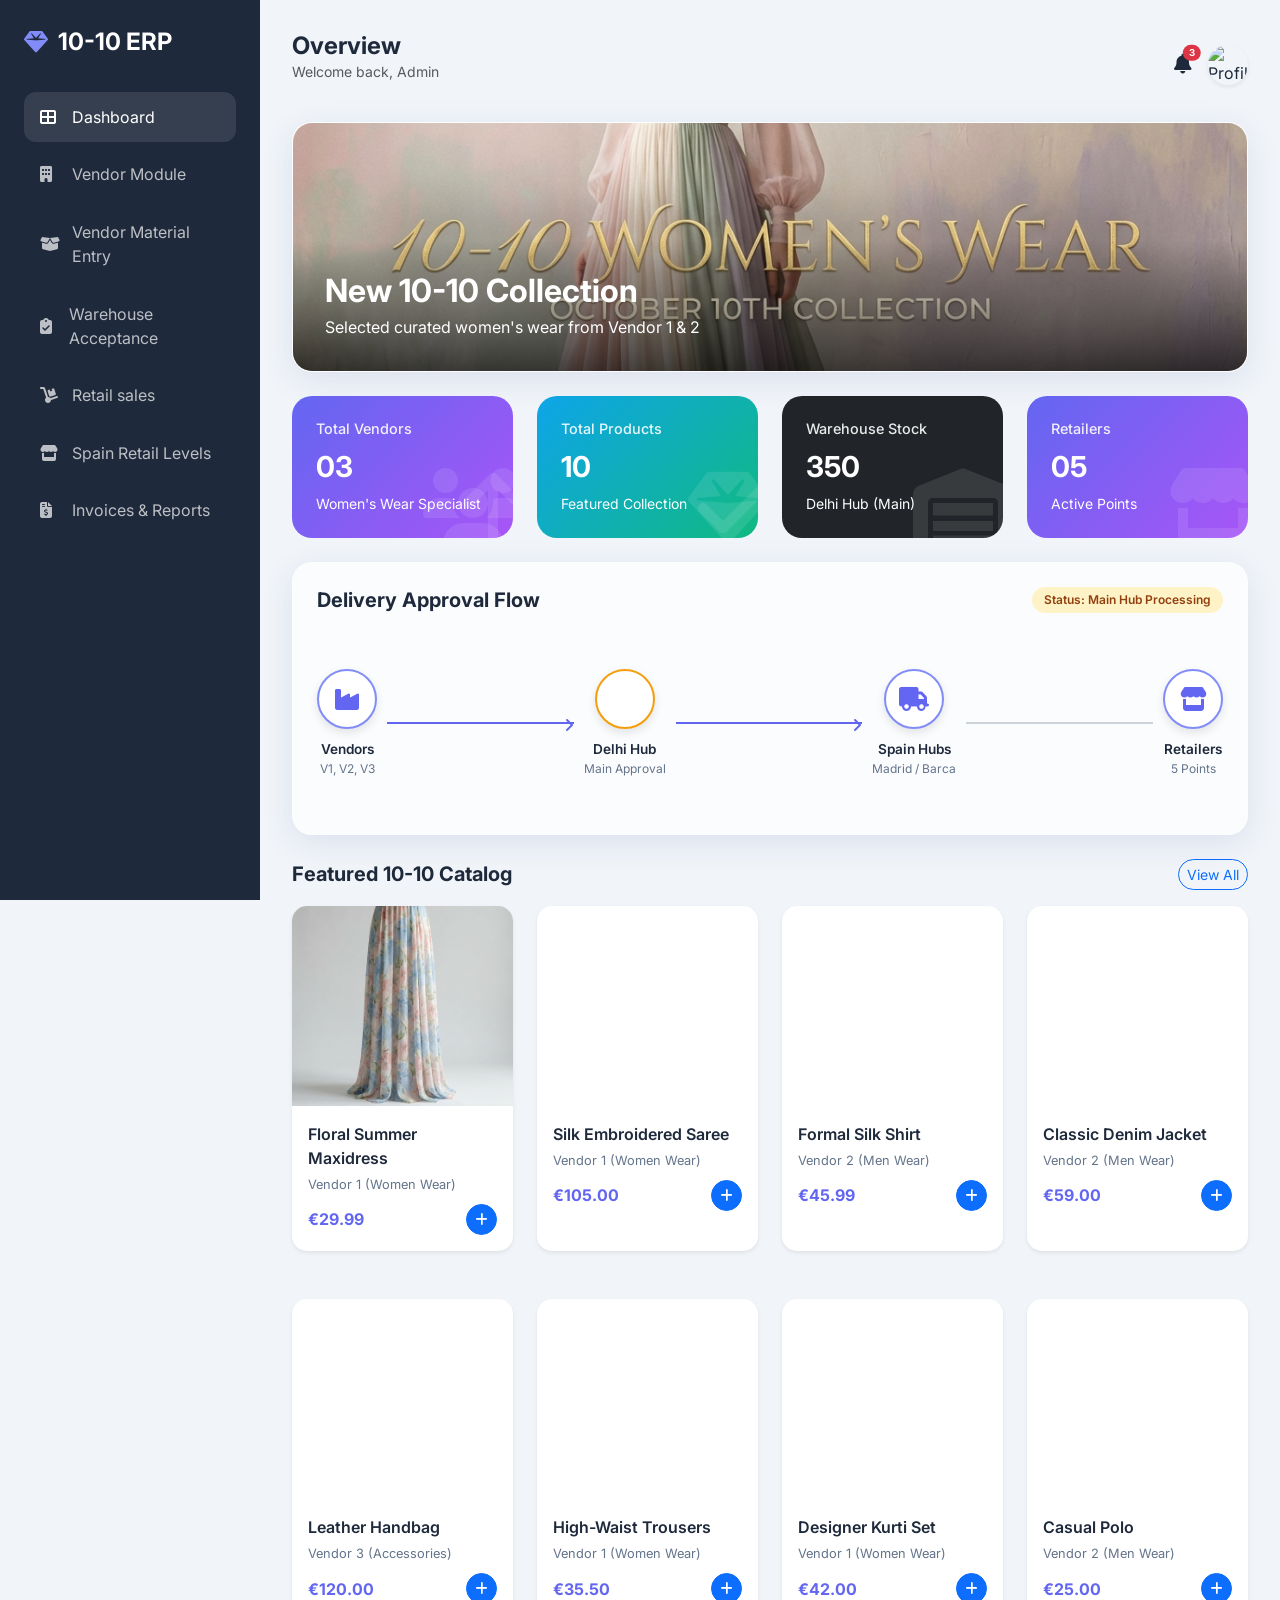
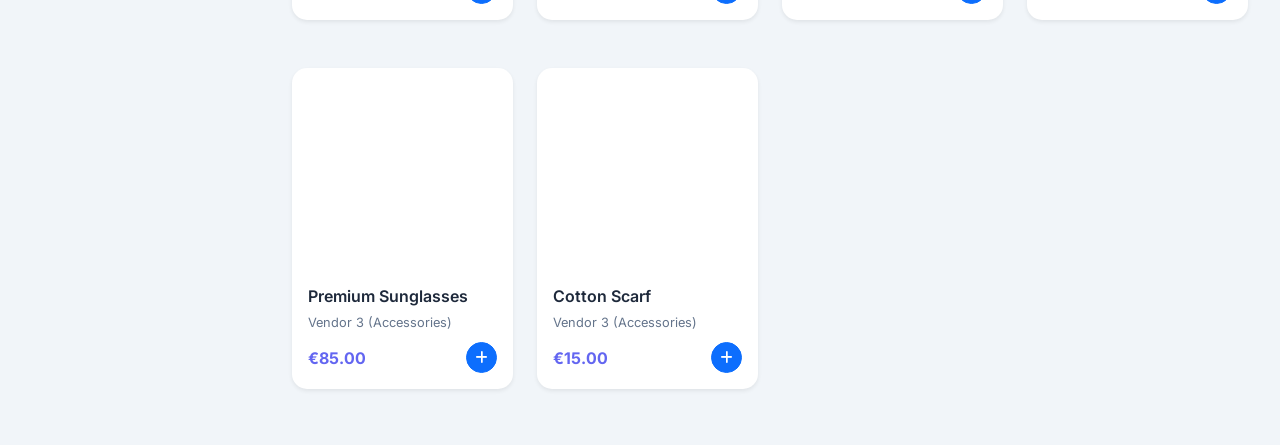
==== index.html @ 1c430b19 "first commit" ====
<!DOCTYPE html>
<html lang="en">

<head>
    <meta charset="UTF-8">
    <meta name="viewport" content="width=device-width, initial-scale=1.0">
    <title>10-10 Women's Wear | Vendor POC</title>
    <!-- Google Fonts -->
    <link href="https://fonts.googleapis.com/css2?family=Inter:wght@300;400;500;600;700&display=swap" rel="stylesheet">
    <!-- Bootstrap 5 CSS -->
    <link href="https://cdn.jsdelivr.net/npm/bootstrap@5.3.0/dist/css/bootstrap.min.css" rel="stylesheet">
    <!-- Font Awesome -->
    <link rel="stylesheet" href="https://cdnjs.cloudflare.com/ajax/libs/font-awesome/6.4.0/css/all.min.css">
    <!-- Custom CSS -->
    <link rel="stylesheet" href="style.css">
</head>

<body>

    <!-- Sidebar -->
    <div class="sidebar">
        <div class="sidebar-header">
            <i class="fas fa-gem"></i>
            <span>10-10 ERP</span>
        </div>
        <nav>
            <div class="nav-link active" data-tab="dashboard">
                <i class="fas fa-th-large"></i>
                <span>Dashboard</span>
            </div>
            <div class="nav-link" data-tab="vendors">
                <i class="fas fa-building"></i>
                <span>Vendor Module</span>
            </div>
            <div class="nav-link" data-tab="vendor-material">
                <i class="fas fa-box-open"></i>
                <span>Vendor Material Entry</span>
            </div>
            <div class="nav-link" data-tab="inventory">
                <i class="fas fa-clipboard-check"></i>
                <span>Warehouse Acceptance</span>
            </div>
            <div class="nav-link" data-tab="material-distributor">
                <i class="fas fa-dolly"></i>
                <span>Retail sales</span>
            </div>

            <div class="nav-link" data-tab="orders">
                <i class="fas fa-store"></i>
                <span>Spain Retail Levels</span>
            </div>
            <div class="nav-link" data-tab="reports">
                <i class="fas fa-file-invoice-dollar"></i>
                <span>Invoices & Reports</span>
            </div>
        </nav>
    </div>

    <!-- Main Wrapper -->
    <div class="main-wrapper">
        <!-- Top Bar -->
        <div class="d-flex justify-content-between align-items-center mb-4">
            <div>
                <h4 class="fw-bold mb-0">Overview</h4>
                <p class="text-muted small">Welcome back, Admin</p>
            </div>
            <div class="d-flex align-items-center gap-3">
                <div class="position-relative">
                    <i class="fas fa-bell fs-5 text-gray"></i>
                    <span class="position-absolute top-0 start-100 translate-middle badge rounded-pill bg-danger"
                        style="font-size: 0.6rem;">3</span>
                </div>
                <img src="https://ui-avatars.com/api/?name=Admin&background=6366f1&color=fff"
                    class="rounded-circle shadow-sm" width="40" alt="Profile">
            </div>
        </div>

        <div id="content-area">
            <!-- Dashboard Tab (Default) -->
            <div class="tab-content" id="dashboard">
                <!-- Hero Banner -->
                <div class="glass-card p-0 overflow-hidden mb-4" style="height: 250px;">
                    <div
                        style="background-image: url('assets/banner.png'); background-size: cover; background-position: center; height: 100%; position: relative;">
                        <div
                            style="position: absolute; bottom: 0; left: 0; width: 100%; background: linear-gradient(transparent, rgba(0,0,0,0.7)); padding: 2rem; color: white;">
                            <h2 class="fw-bold mb-1">New 10-10 Collection</h2>
                            <p class="mb-0">Selected curated women's wear from Vendor 1 & 2</p>
                        </div>
                    </div>
                </div>

                <div class="row g-4 mb-4">
                    <div class="col-md-3">
                        <div class="kpi-card bg-purple">
                            <h3>Total Vendors</h3>
                            <div class="value">03</div>
                            <p class="mb-0 small"><i class="fas fa-arrow-up"></i> Women's Wear Specialist</p>
                            <i class="fas fa-users"></i>
                        </div>
                    </div>
                    <div class="col-md-3">
                        <div class="kpi-card bg-teal">
                            <h3>Total Products</h3>
                            <div class="value">10</div>
                            <p class="mb-0 small"><i class="fas fa-check"></i> Featured Collection</p>
                            <i class="fas fa-gem"></i>
                        </div>
                    </div>
                    <div class="col-md-3">
                        <div class="kpi-card bg-dark">
                            <h3>Warehouse Stock</h3>
                            <div class="value">350</div>
                            <p class="mb-0 small">Delhi Hub (Main)</p>
                            <i class="fas fa-warehouse"></i>
                        </div>
                    </div>
                    <div class="col-md-3">
                        <div class="kpi-card bg-purple">
                            <h3>Retailers</h3>
                            <div class="value">05</div>
                            <p class="mb-0 small">Active Points</p>
                            <i class="fas fa-store"></i>
                        </div>
                    </div>
                </div>

                <!-- Approval & Flow -->
                <div class="glass-card mb-4">
                    <div class="d-flex justify-content-between align-items-center mb-4">
                        <h5 class="fw-bold mb-0">Delivery Approval Flow</h5>
                        <span class="badge-approval">Status: Main Hub Processing</span>
                    </div>
                    <div class="flow-diagram">
                        <div class="flow-node">
                            <div class="node-icon"><i class="fas fa-industry"></i></div>
                            <div class="node-label">Vendors</div>
                            <div class="node-sub">V1, V2, V3</div>
                        </div>
                        <div class="flow-line active"></div>
                        <div class="flow-node">
                            <div class="node-icon" style="border-color: #f59e0b;"><i class="fas fa-shield-check"
                                    style="color: #f59e0b;"></i></div>
                            <div class="node-label">Delhi Hub</div>
                            <div class="node-sub">Main Approval</div>
                        </div>
                        <div class="flow-line active"></div>
                        <div class="flow-node">
                            <div class="node-icon"><i class="fas fa-truck"></i></div>
                            <div class="node-label">Spain Hubs</div>
                            <div class="node-sub">Madrid / Barca</div>
                        </div>
                        <div class="flow-line"></div>
                        <div class="flow-node">
                            <div class="node-icon"><i class="fas fa-store"></i></div>
                            <div class="node-label">Retailers</div>
                            <div class="node-sub">5 Points</div>
                        </div>
                    </div>
                </div>

                <!-- Featured Products Grid -->
                <div class="row mb-3 align-items-center">
                    <div class="col">
                        <h5 class="fw-bold mb-0">Featured 10-10 Catalog</h5>
                    </div>
                    <div class="col-auto">
                        <button class="btn btn-sm btn-outline-primary rounded-pill">View All</button>
                    </div>
                </div>
                <div class="row g-4" id="product-grid">
                    <!-- Products will be injected here -->
                </div>
            </div>

            <!-- Vendors Tab -->
            <div class="tab-content" id="vendors" style="display: none;">
                <div class="glass-card">
                    <div class="d-flex justify-content-between align-items-center">

                        <h5 class="fw-bold">Vendor Master</h5>
                        <button class="btn btn-primary rounded-pill">
                            <i class="fas fa-plus me-2"></i>Create Vendor
                        </button>
                    </div>
                    <div class="table-responsive">
                        <table class="table table-hover">
                            <thead class="table-light">
                                <tr>
                                    <th>ID</th>
                                    <th>Vendor Name</th>
                                    <th>Category</th>
                                    <th>Location</th>
                                    <th>Status</th>
                                    <th>Rating</th>
                                </tr>
                            </thead>
                            <tbody>
                                <tr>
                                    <td>VEN-001</td>
                                    <td>Vendor 1</td>
                                    <td>Clothing (Women Wear Casual)</td>
                                    <td>Ludhiana</td>
                                    <td><span class="badge bg-success">Active</span></td>
                                    <td>4.8 <i class="fas fa-star text-warning"></i></td>
                                </tr>
                                <tr>
                                    <td>VEN-002</td>
                                    <td>Vendor 2</td>
                                    <td>Clothing (Women Wear Ethenic)</td>
                                    <td>Ludhiana</td>
                                    <td><span class="badge bg-success">Active</span></td>
                                    <td>4.5 <i class="fas fa-star text-warning"></i></td>
                                </tr>
                                <tr>
                                    <td>VEN-003</td>
                                    <td>Vendor 3</td>
                                    <td>Clothing (Women Wear Formal)</td>
                                    <td>Delhi</td>
                                    <td><span class="badge bg-success">Active</span></td>
                                    <td>4.2 <i class="fas fa-star text-warning"></i></td>
                                </tr>
                                <tr>
                                    <td>VEN-003</td>
                                    <td>Vendor 3</td>
                                    <td>Clothing (Women Wear Accessories)</td>
                                    <td>Delhi</td>
                                    <td><span class="badge bg-success">Active</span></td>
                                    <td>4.2 <i class="fas fa-star text-warning"></i></td>
                                </tr>
                            </tbody>
                        </table>
                    </div>
                </div>
            </div>

            <!-- Inventory Tab -->
            <div class="tab-content" id="inventory" style="display: none;">
                <div class="glass-card">
                    <h5 class="fw-bold mb-4">Delhi Main Hub Inventory</h5>
                    <div class="row g-4 mb-4">
                        <div class="col-md-4">
                            <div class="p-3 border rounded-3 bg-light">
                                <div class="small text-muted">Item 1 (Stock)</div>
                                <div class="h4 fw-bold">100</div>
                            </div>
                        </div>
                        <div class="col-md-4">
                            <div class="p-3 border rounded-3 bg-light">
                                <div class="small text-muted">Item 2 (Stock)</div>
                                <div class="h4 fw-bold">100</div>
                            </div>
                        </div>
                        <div class="col-md-4">
                            <div class="p-3 border rounded-3 bg-light">
                                <div class="small text-muted">Item 3 (Stock)</div>
                                <div class="h4 fw-bold">150</div>
                            </div>
                        </div>
                    </div>
                    <div class="alert alert-info d-flex align-items-center" role="alert">
                        <i class="fas fa-info-circle me-2"></i>
                        Total stock in Delhi Hub: 350 Units.
                    </div>
                </div>

                <!-- Dispatch & Approval Form -->
                <div class="glass-card mt-4">
                    <h5 class="fw-bold mb-4">Delhi Hub Dispatch Approval</h5>
                    <form id="dispatchForm">
                        <div class="row g-3">
                            <div class="col-md-6">
                                <label class="form-label">Select Product (From Delhi Stock)</label>
                                <select class="form-select" id="dispatchProduct">
                                    <option value="" selected disabled>Select Material</option>
                                    <option value="Floral Summer Maxidress" data-price="29.99">Floral Summer Maxidress
                                    </option>
                                    <option value="Silk Embroidered Saree" data-price="105.00">Silk Embroidered Saree
                                    </option>
                                    <option value="High-Waist Trousers" data-price="35.50">High-Waist Trousers</option>
                                    <option value="Designer Kurti Set" data-price="42.00">Designer Kurti Set</option>
                                    <option value="Cotton Fabric" data-price="15.00">Cotton Fabric</option>
                                    <option value="Silk Thread" data-price="8.50">Silk Thread</option>
                                    <option value="Metal Buttons" data-price="2.00">Metal Buttons</option>
                                    <option value="Zippers Pack" data-price="5.00">Zippers Pack</option>
                                    <option value="Packaging Box" data-price="3.50">Packaging Box</option>
                                    <option value="Leather Belt" data-price="25.00">Leather Belt</option>
                                </select>
                            </div>
                            <div class="col-md-3">
                                <label class="form-label">Spain Location</label>
                                <select class="form-select" id="dispatchHub">
                                    <option value="Madrid">Madrid </option>
                                    <option value="Barcelona">Barcelona </option>
                                </select>
                            </div>

                            <div class="col-md-12 text-end">
                                <button type="button" class="btn btn-primary" id="btnApproveDispatch">
                                    <i class="fas fa-check-circle me-2"></i>Approve & Generate Invoice (EUR)
                                </button>
                            </div>
                        </div>
                </div>
            </div>

            <!-- Vendor Material Tab -->
            <div class="tab-content" id="vendor-material" style="display: none;">
                <div class="glass-card">
                    <h5 class="fw-bold mb-4"><i class="fas fa-box-open me-2"></i>Vendor Material Entry</h5>
                    <form id="materialForm">

                        <!-- Product Selection Grid -->
                        <div class="row g-4 mb-4" id="material-selection-grid">
                            <!-- Grid items will be injected by script.js -->
                        </div>

                        <!-- Total Amount Display -->
                        <div class="row mb-4">
                            <div class="col-md-12">
                                <div class=" bg-gradient rounded-3"
                                    style="background: linear-gradient(135deg, #667eea 0%, #764ba2 100%);">
                                    <div class="d-flex align-items-center ">
                                        <span class="h5 mb-0 fw-bold">Total Amount:</span>
                                        <span class="h4 mb-0 fw-bold" id="grandTotal">€0.00</span>
                                    </div>
                                </div>
                            </div>
                        </div>

                        <!-- Dispatch & Remarks Section -->
                        <div id="dispatch-section" style="display:none;" class="animate-fade-in">
                            <h6 class="text-primary mb-3"><i class="fas fa-warehouse me-2"></i>Dispatch Details</h6>
                            <div class="row g-3 mb-4">

                                <div class="col-md-4">
                                    <label class="form-label">Dispatch to</label>
                                    <select class="form-select" id="dispatchWarehouse" required>
                                        <option value="" selected disabled>Select Warehouse</option>
                                        <option value="Delhi">Delhi</option>
                                        <option value="Madrid">Madrid</option>
                                        <option value="Barcelona">Barcelona</option>

                                    </select>
                                </div>
                                <div class="col-md-4">
                                    <label class="form-label">Dispatch Date</label>
                                    <input type="date" class="form-control" id="dispatchDate">
                                </div>
                                <div class="col-md-4">
                                    <label class="form-label">Expected Delivery Date</label>
                                    <input type="date" class="form-control" id="expectedDate">
                                </div>
                                <div class="col-md-12">
                                    <label class="form-label">Remarks</label>
                                    <textarea class="form-control" id="remarks" rows="3"
                                        placeholder="Enter any additional notes or special instructions..."></textarea>
                                </div>
                            </div>

                            <!-- Actions -->
                            <div class="d-flex justify-content-end gap-2">

                                <button type="button" class="btn btn-secondary" id="cancelBtn">
                                    <i class="fas fa-times me-2"></i>Cancel
                                </button>
                                <button type="submit" class="btn btn-primary">
                                    <i class="fas fa-paper-plane me-2"></i>Submit
                                </button>
                            </div>
                        </div>

                        <div id="empty-selection-msg" class="text-center text-muted py-5">
                            <i class="fas fa-tshirt fs-1 mb-3 opacity-25"></i>
                            <p>Select products from the grid above to start your order.</p>
                        </div>

                    </form>
                </div>
            </div>

            <!-- Material Distributor Tab -->
            <div class="tab-content" id="material-distributor" style="display: none;">
                <div class="glass-card">
                    <h5 class="fw-bold mb-4"><i class="fas fa-dolly me-2"></i>Material Distributor</h5>

                    <form id="distributorForm">
                        <!-- Distributor Selection -->
                        <div class="row g-3 mb-4">
                            <div class="col-md-12">
                                <label class="form-label fw-bold">Distributor Name</label>
                                <select class="form-select" id="distributorName" required>
                                    <option value="" selected disabled>Select Distributor</option>
                                    <option value="Seller 1">Seller 1</option>
                                    <option value="Seller 2">Seller 2</option>
                                    <option value="Seller 3">Seller 3</option>
                                    <option value="Seller 4">Seller 4</option>
                                    <option value="Seller 5">Seller 5</option>
                                </select>
                            </div>
                        </div>

                        <!-- Materials Table -->
                        <div class="table-responsive mb-4">
                            <table class="table table-bordered align-middle">
                                <thead class="table-primary">
                                    <tr>
                                        <th width="5%">#</th>
                                        <th width="35%">Material Name</th>
                                        <th width="15%">Current Qty</th>
                                        <th width="15%">Selling Qty</th>
                                        <th width="20%">Amount in Euro (€)</th>
                                        <th width="10%">Action</th>
                                    </tr>
                                </thead>
                                <tbody id="distributorMaterialRows">
                                    <tr class="dist-material-row">
                                        <td class="text-center dist-material-number">1</td>
                                        <td>
                                            <select class="form-select dist-material-name" required>
                                                <option value="" selected disabled>Select Material</option>
                                                <option value="Floral Summer Maxidress" data-current="100"
                                                    data-price="29.99">Floral Summer Maxidress</option>
                                                <option value="Silk Embroidered Saree" data-current="100"
                                                    data-price="105.00">Silk Embroidered Saree</option>
                                                <option value="High-Waist Trousers" data-current="150"
                                                    data-price="35.50">High-Waist Trousers</option>
                                                <option value="Designer Kurti Set" data-current="80" data-price="42.00">
                                                    Designer Kurti Set</option>
                                                <option value="Cotton Fabric" data-current="200" data-price="15.00">
                                                    Cotton Fabric</option>
                                                <option value="Silk Thread" data-current="500" data-price="8.50">Silk
                                                    Thread</option>
                                                <option value="Metal Buttons" data-current="1000" data-price="2.00">
                                                    Metal Buttons</option>
                                                <option value="Zippers Pack" data-current="300" data-price="5.00">
                                                    Zippers Pack</option>
                                                <option value="Packaging Box" data-current="250" data-price="3.50">
                                                    Packaging Box</option>
                                                <option value="Leather Belt" data-current="120" data-price="25.00">
                                                    Leather Belt</option>
                                            </select>
                                        </td>
                                        <td>
                                            <input type="number" class="form-control bg-light dist-current-qty" readonly
                                                value="0">
                                        </td>
                                        <td>
                                            <input type="number" class="form-control dist-selling-qty" min="1" value="0"
                                                required>
                                        </td>
                                        <td>
                                            <input type="text" class="form-control bg-light dist-amount" readonly
                                                value="€0.00">
                                        </td>
                                        <td class="text-center">
                                            <button type="button" class="btn btn-sm btn-danger remove-dist-material-row"
                                                disabled>
                                                <i class="fas fa-trash"></i>
                                            </button>
                                        </td>
                                    </tr>
                                </tbody>
                            </table>
                        </div>

                        <!-- Add More Row Button -->
                        <div class="mb-4">
                            <button type="button" class="btn btn-outline-primary" id="addDistMaterialRowBtn">
                                <i class="fas fa-plus me-2"></i>Add More Material
                            </button>
                        </div>

                        <!-- Total Amount Display -->
                        <div class="row mb-4">
                            <div class="col-md-12">
                                <div class=" bg-gradient rounded-3"
                                    style="background: linear-gradient(135deg, #667eea 0%, #764ba2 100%);">
                                    <div class="d-flex justify-content-between align-items-center text-white">
                                        <span class="h5 mb-0 fw-bold">Total Amount (EUR):</span>
                                        <span class="h2 mb-0 fw-bold" id="distGrandTotal">€0.00</span>
                                    </div>
                                </div>
                            </div>
                        </div>

                        <!-- Remarks -->
                        <div class="mb-4">
                            <label class="form-label fw-bold">Remarks / Notes</label>
                            <textarea class="form-control" id="distRemarks" rows="3"
                                placeholder="Enter any additional notes or instructions..."></textarea>
                        </div>

                        <!-- Actions -->
                        <div class="d-flex justify-content-end gap-2">
                            <button type="button" class="btn btn-secondary" id="cancelDistBtn">
                                <i class="fas fa-times me-2"></i>Cancel
                            </button>
                            <button type="submit" class="btn btn-primary">
                                <i class="fas fa-check-circle me-2"></i>Submit Distribution
                            </button>
                        </div>
                    </form>
                </div>
            </div>

            <!-- Orders/Retail Tab -->
            <div class="tab-content" id="orders" style="display: none;">
                <div class="glass-card">
                    <h5 class="fw-bold mb-4">Retail Point Distribution</h5>
                    <div class="table-responsive">
                        <table class="table">
                            <thead>
                                <tr>
                                    <th>Retail Point</th>
                                    <th>Item 1</th>
                                    <th>Item 2</th>
                                    <th>Item 3</th>
                                    <th>Total Sales</th>
                                </tr>
                            </thead>
                            <tbody>
                                <tr>
                                    <td>Retailer 1</td>
                                    <td>20</td>
                                    <td>15</td>
                                    <td>5</td>
                                    <td><span class="fw-bold">40</span></td>
                                </tr>
                                <tr>
                                    <td>Retailer 2</td>
                                    <td>--</td>
                                    <td>--</td>
                                    <td>--</td>
                                    <td>--</td>
                                </tr>
                                <tr>
                                    <td>Retailer 3</td>
                                    <td>--</td>
                                    <td>--</td>
                                    <td>--</td>
                                    <td>--</td>
                                </tr>
                            </tbody>
                        </table>
                    </div>
                    <div class="mt-4 p-3 bg-dark text-white rounded-3">
                        <h6>Invoice Summary (EUR)</h6>
                        <div class="d-flex gap-4 small opacity-75">
                            <span>W/T: 15%</span>
                            <span>Wilk/T: 0</span>
                            <span>Status: Invoiced in Euro</span>
                        </div>
                    </div>
                </div>
            </div>
        </div>
    </div>

    <!-- Invoice Modal -->
    <div class="modal fade" id="invoiceModal" tabindex="-1">
        <div class="modal-dialog modal-dialog-centered">
            <div class="modal-content glass-card border-0">
                <div class="modal-header border-bottom-0">
                    <h5 class="modal-title fw-bold"><i class="fas fa-file-invoice-dollar me-2"></i>Official Dispatch
                        Invoice</h5>
                    <button type="button" class="btn-close" data-bs-dismiss="modal"></button>
                </div>
                <div class="modal-body">
                    <div class="alert alert-success small mb-3">
                        <i class="fas fa-check-circle me-1"></i> Dispatch Approved by Delhi Central Hub
                    </div>
                    <div class="d-flex justify-content-between mb-2">
                        <span class="text-muted small">From:</span>
                        <span class="fw-bold small">Delhi Main Warehouse</span>
                    </div>
                    <div class="d-flex justify-content-between mb-4">
                        <span class="text-muted small">To:</span>
                        <span class="fw-bold small" id="invoiceTo">Madrid Hub - Retailer 1</span>
                    </div>
                    <table class="table table-sm">
                        <thead>
                            <tr class="table-light">
                                <th>Item</th>
                                <th class="text-end">Qty</th>
                                <th class="text-end">Price (EUR)</th>
                                <th class="text-end">Total</th>
                            </tr>
                        </thead>
                        <tbody id="invoiceItems">
                            <!-- Dynamic Items -->
                        </tbody>
                        <tfoot class="border-top">
                            <tr>
                                <td colspan="3" class="text-end small">Subtotal:</td>
                                <td class="text-end fw-bold" id="invoiceSubtotal">€0.00</td>
                            </tr>
                            <tr>
                                <td colspan="3" class="text-end small">Tax (15%):</td>
                                <td class="text-end fw-bold" id="invoiceTax">€0.00</td>
                            </tr>
                            <tr class="table-active">
                                <td colspan="3" class="text-end fw-bold">Grand Total:</td>
                                <td class="text-end fw-bold text-primary" id="invoiceTotal">€0.00</td>
                            </tr>
                        </tfoot>
                    </table>
                </div>
                <div class="modal-footer border-top-0">
                    <button type="button" class="btn btn-light" data-bs-dismiss="modal">Close</button>
                    <button type="button" class="btn btn-primary" onclick="alert('Sent to Printer!')"><i
                            class="fas fa-print me-2"></i>Print Invoice</button>
                </div>
            </div>
        </div>
    </div>

    <!-- jQuery and Bootstrap JS -->
    <script src="https://code.jquery.com/jquery-3.6.0.min.js"></script>
    <script src="https://cdn.jsdelivr.net/npm/bootstrap@5.3.0/dist/js/bootstrap.bundle.min.js"></script>
    <!-- Custom JS -->
    <script src="script.js"></script>
</body>

</html>
---- style.css ----
:root {
  --primary: #6366f1;
  --primary-light: #818cf8;
  --secondary: #10b981;
  --dark: #1e293b;
  --light: #f8fafc;
  --gray: #64748b;
  --glass: rgba(255, 255, 255, 0.7);
  --glass-border: rgba(255, 255, 255, 0.2);
  --purple-grad: linear-gradient(135deg, #6366f1 0%, #a855f7 100%);
  --teal-grad: linear-gradient(135deg, #0ea5e9 0%, #10b981 100%);
  --sidebar-width: 260px;
  --card-shadow: 0 8px 32px 0 rgba(31, 38, 135, 0.1);
}

* {
  margin: 0;
  padding: 0;
  box-sizing: border-box;
  font-family: "Inter", sans-serif;
}

body {
  background: #f1f5f9;
  color: var(--dark);
  overflow-x: hidden;
}

/* Sidebar */
.sidebar {
  width: var(--sidebar-width);
  height: 100vh;
  position: fixed;
  left: 0;
  top: 0;
  background: var(--dark);
  color: white;
  padding: 1.5rem;
  z-index: 1000;
}

.sidebar-header {
  font-size: 1.5rem;
  font-weight: 700;
  margin-bottom: 2rem;
  display: flex;
  align-items: center;
  gap: 10px;
}

.sidebar-header i {
  color: var(--primary-light);
}

.nav-link {
  color: rgba(255, 255, 255, 0.7);
  padding: 0.8rem 1rem;
  border-radius: 12px;
  margin-bottom: 0.5rem;
  display: flex;
  align-items: center;
  gap: 12px;
  cursor: pointer;
}

.nav-link:hover,
.nav-link.active {
  background: rgba(255, 255, 255, 0.1);
  color: white;
}

.nav-link i {
  width: 20px;
}

/* Main Content */
.main-wrapper {
  margin-left: var(--sidebar-width);
  min-height: 100vh;
  padding: 2rem;
}

/* Glass Cards */
.glass-card {
  background: var(--glass);
  backdrop-filter: blur(8px);
  -webkit-backdrop-filter: blur(8px);
  border: 1px solid var(--glass-border);
  border-radius: 20px;
  box-shadow: var(--card-shadow);
  padding: 1.5rem;
  margin-bottom: 2rem;
}

/* KPI Cards */
.kpi-card {
  padding: 1.5rem;
  border-radius: 20px;
  color: white;
  position: relative;
  overflow: hidden;
}

.kpi-card h3 {
  font-size: 0.9rem;
  opacity: 0.9;
  font-weight: 500;
}

.kpi-card .value {
  font-size: 1.8rem;
  font-weight: 700;
  margin: 5px 0;
}

.kpi-card i {
  position: absolute;
  right: -10px;
  bottom: -10px;
  font-size: 5rem;
  opacity: 0.1;
}

.bg-purple {
  background: var(--purple-grad);
}

.bg-teal {
  background: var(--teal-grad);
}

.bg-dark {
  background: var(--dark);
}

/* Flow Visualization */
.flow-diagram {
  display: flex;
  justify-content: space-between;
  align-items: center;
  padding: 2rem 0;
  position: relative;
}

.flow-node {
  text-align: center;
  z-index: 1;
}

.node-icon {
  width: 60px;
  height: 60px;
  background: white;
  border-radius: 50%;
  display: flex;
  align-items: center;
  justify-content: center;
  box-shadow: 0 4px 10px rgba(0, 0, 0, 0.1);
  margin: 0 auto 10px;
  color: var(--primary);
  font-size: 1.5rem;
  border: 2px solid var(--primary-light);
}

.node-label {
  font-weight: 600;
  font-size: 0.85rem;
}

.node-sub {
  font-size: 0.75rem;
  color: var(--gray);
}

.flow-line {
  flex-grow: 1;
  height: 2px;
  background: var(--gray);
  margin: 0 10px;
  position: relative;
  opacity: 0.3;
}

.flow-line.active {
  background: var(--primary);
  opacity: 1;
}

.flow-line.active::after {
  content: "\f105";
  font-family: "Font Awesome 5 Free";
  font-weight: 900;
  position: absolute;
  right: 0;
  top: -9px;
  color: var(--primary);
}

/* Product Grid */
.product-card {
  border-radius: 15px;
  overflow: hidden;
  background: white;
  height: 100%;
}

.product-img {
  height: 200px;
  background-size: cover;
  background-position: center;
}

.product-info {
  padding: 1rem;
}

.product-title {
  font-weight: 600;
  margin-bottom: 5px;
}

.product-vendor {
  font-size: 0.8rem;
  color: var(--gray);
  margin-bottom: 10px;
}

.product-price {
  color: var(--primary);
  font-weight: 700;
}

/* Badges */
.badge-approval {
  background: #fef3c7;
  color: #92400e;
  padding: 4px 12px;
  border-radius: 20px;
  font-size: 0.75rem;
  font-weight: 600;
}

/* Responsive */
@media (max-width: 768px) {
  .sidebar {
    width: 70px;
    padding: 1rem 0.5rem;
  }

  .sidebar-header span,
  .nav-link span {
    display: none;
  }

  .main-wrapper {
    margin-left: 70px;
  }
}

/* Material Grid Selection */
.material-card {
  border: 2px solid transparent;
  border-radius: 16px;
  overflow: hidden;
  cursor: pointer;
  transition: all 0.3s ease;
  height: 100%;
  position: relative;
  background: white;
  box-shadow: 0 4px 6px rgba(0, 0, 0, 0.05);
}

.material-card:hover {
  transform: translateY(-5px);
  box-shadow: 0 10px 20px rgba(0, 0, 0, 0.1);
}

.material-card.selected {
  border-color: var(--primary);
  box-shadow: 0 0 0 4px rgba(99, 102, 241, 0.2);
}

.material-img {
  height: 300px;
  background-size: contain;
  background-repeat: no-repeat;
  background-position: center;
  position: relative;
  background-color: #f8f9fa;
  /* Light background for spacing */
}

.check-overlay {
  position: absolute;
  top: 10px;
  right: 10px;
  width: 28px;
  height: 28px;
  background: rgba(255, 255, 255, 0.8);
  backdrop-filter: blur(4px);
  border-radius: 50%;
  display: flex;
  align-items: center;
  justify-content: center;
  transition: all 0.2s ease;
  border: 2px solid #ddd;
}

.material-card.selected .check-overlay {
  background: var(--primary);
  border-color: var(--primary);
  color: white;
}

.material-card.selected .check-overlay i {
  display: block;
  color: white;
  font-size: 14px;
}

.check-overlay i {
  display: none;
}

.material-details {
  padding: 1rem;
}

.card-inputs {
  max-height: 0;
  overflow: hidden;
  transition: max-height 0.3s ease-out, opacity 0.3s ease;
  opacity: 0;
  margin-top: 0;
}

.material-card.selected .card-inputs {
  max-height: 300px;
  opacity: 1;
  margin-top: 10px;
  padding-top: 10px;
  border-top: 1px dashed #eee;
}

.animate-fade-in {
  animation: fadeIn 0.4s ease-in-out;
}

@keyframes fadeIn {
  from {
    opacity: 0;
    transform: translateY(10px);
  }

  to {
    opacity: 1;
    transform: translateY(0);
  }
}
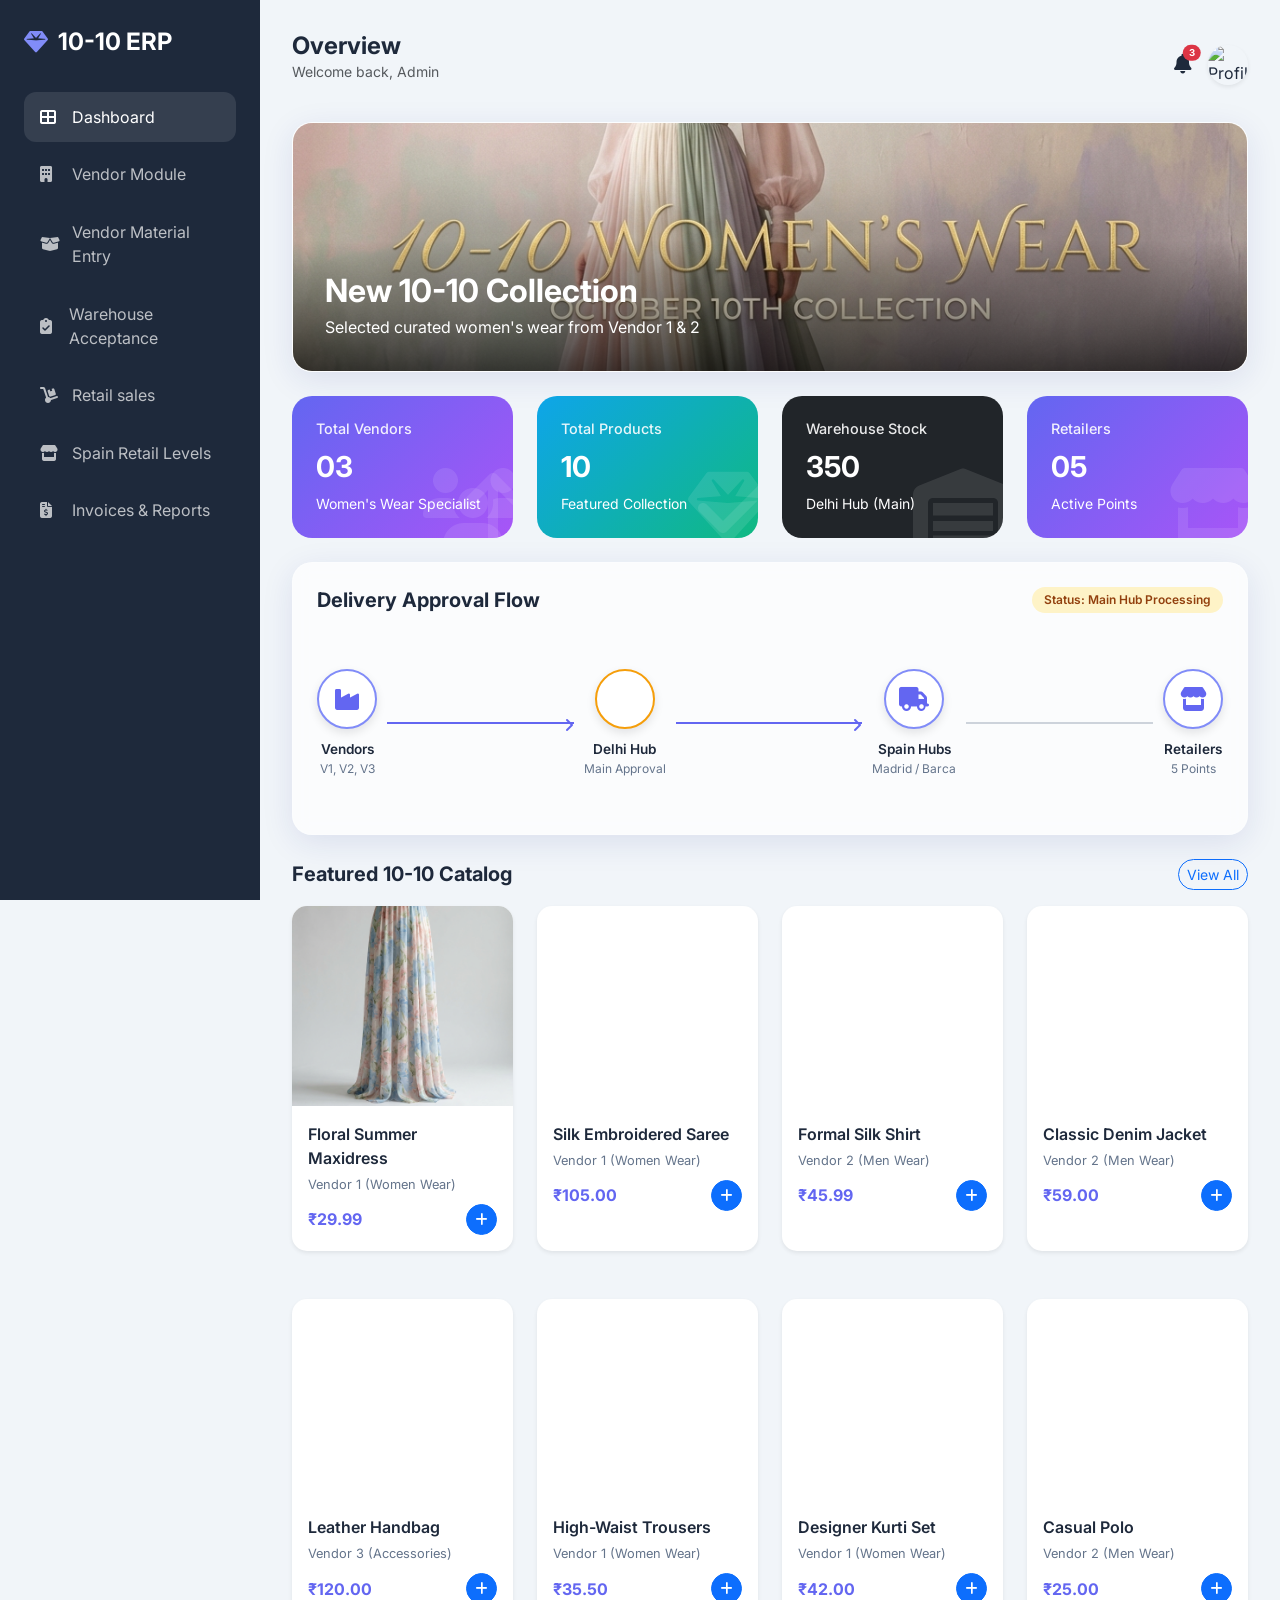
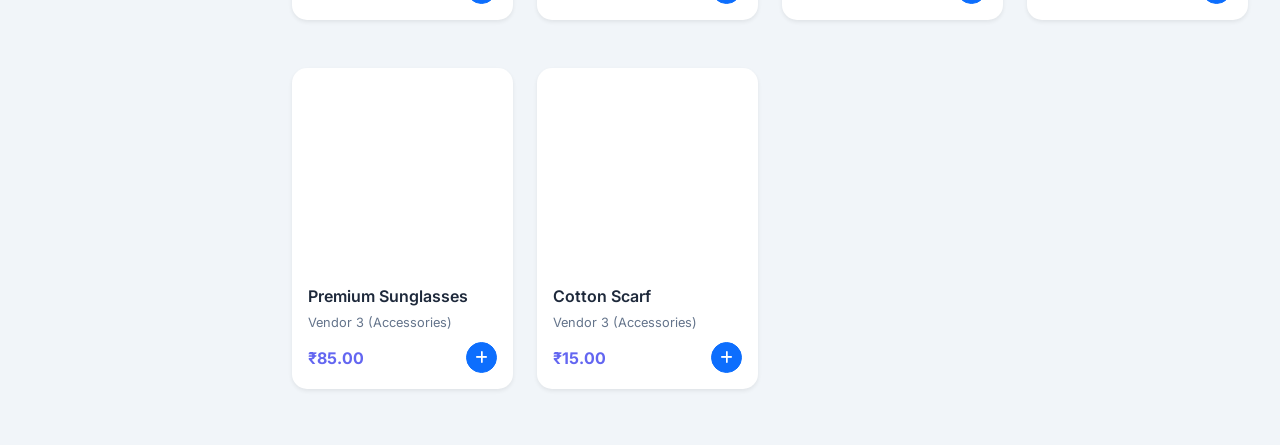
==== commit 37966e87: "warehouse acceptance" ====
--- a/index.html
+++ b/index.html
@@ -237,30 +237,46 @@
             <!-- Inventory Tab -->
             <div class="tab-content" id="inventory" style="display: none;">
                 <div class="glass-card">
-                    <h5 class="fw-bold mb-4">Delhi Main Hub Inventory</h5>
-                    <div class="row g-4 mb-4">
-                        <div class="col-md-4">
-                            <div class="p-3 border rounded-3 bg-light">
-                                <div class="small text-muted">Item 1 (Stock)</div>
-                                <div class="h4 fw-bold">100</div>
-                            </div>
-                        </div>
-                        <div class="col-md-4">
-                            <div class="p-3 border rounded-3 bg-light">
-                                <div class="small text-muted">Item 2 (Stock)</div>
-                                <div class="h4 fw-bold">100</div>
-                            </div>
-                        </div>
-                        <div class="col-md-4">
-                            <div class="p-3 border rounded-3 bg-light">
-                                <div class="small text-muted">Item 3 (Stock)</div>
-                                <div class="h4 fw-bold">150</div>
-                            </div>
-                        </div>
-                    </div>
-                    <div class="alert alert-info d-flex align-items-center" role="alert">
-                        <i class="fas fa-info-circle me-2"></i>
-                        Total stock in Delhi Hub: 350 Units.
+                    <div class="d-flex justify-content-between align-items-center mb-4">
+                        <h5 class="fw-bold mb-0">Warehouse Acceptance</h5>
+                        <ul class="nav nav-pills" id="warehouseTabs">
+                            <li class="nav-item">
+                                <a class="nav-link active" href="javascript:void(0)" data-filter="All">All</a>
+                            </li>
+                            <li class="nav-item">
+                                <a class="nav-link" href="javascript:void(0)" data-filter="Delhi">Delhi</a>
+                            </li>
+                            <li class="nav-item">
+                                <a class="nav-link" href="javascript:void(0)" data-filter="Madrid">Madrid</a>
+                            </li>
+                            <li class="nav-item">
+                                <a class="nav-link" href="javascript:void(0)" data-filter="Barcelona">Barcelona</a>
+                            </li>
+                        </ul>
+                    </div>
+
+                    <div class="table-responsive">
+                        <table class="table table-hover align-middle">
+                            <thead class="table-light">
+                                <tr>
+                                    <th>Order ID</th>
+                                    <th>Date</th>
+                                    <th>Destination</th>
+                                    <th>Items</th>
+                                    <th>Total Amount</th>
+                                    <th>Status</th>
+                                    <th>Action</th>
+                                </tr>
+                            </thead>
+                            <tbody id="shipmentTableBody">
+                                <!-- Shipments will be injected here -->
+                                <tr id="empty-shipment-msg">
+                                    <td colspan="7" class="text-center py-4 text-muted">
+                                        No pending shipments found.
+                                    </td>
+                                </tr>
+                            </tbody>
+                        </table>
                     </div>
                 </div>
 
@@ -297,7 +313,7 @@
 
                             <div class="col-md-12 text-end">
                                 <button type="button" class="btn btn-primary" id="btnApproveDispatch">
-                                    <i class="fas fa-check-circle me-2"></i>Approve & Generate Invoice (EUR)
+                                    <i class="fas fa-check-circle me-2"></i>Approve
                                 </button>
                             </div>
                         </div>
@@ -409,7 +425,7 @@
                                         <th width="35%">Material Name</th>
                                         <th width="15%">Current Qty</th>
                                         <th width="15%">Selling Qty</th>
-                                        <th width="20%">Amount in Euro (€)</th>
+                                        <th width="20%">Amount in Euro (₹)</th>
                                         <th width="10%">Action</th>
                                     </tr>
                                 </thead>
--- a/style.css
+++ b/style.css
@@ -240,6 +240,29 @@
   font-weight: 600;
 }
 
+
+/* Strict Styling for Warehouse Sub-Tabs */
+#warehouseTabs .nav-link {
+  color: #000000 !important;
+  font-weight: 500;
+  transition: all 0.3s ease;
+  border-radius: 12px;
+  padding: 0.5rem 1rem;
+}
+
+#warehouseTabs .nav-link:hover {
+  color: #0d6efd !important;
+  background-color: rgba(13, 110, 253, 0.1);
+}
+
+#warehouseTabs .nav-link.active {
+  background: #0d6efd !important;
+  /* Blue background */
+  color: white !important;
+  /* White text */
+  box-shadow: 0 4px 6px rgba(13, 110, 253, 0.25);
+}
+
 /* Responsive */
 @media (max-width: 768px) {
   .sidebar {
@@ -356,4 +379,4 @@
     opacity: 1;
     transform: translateY(0);
   }
-}
+}
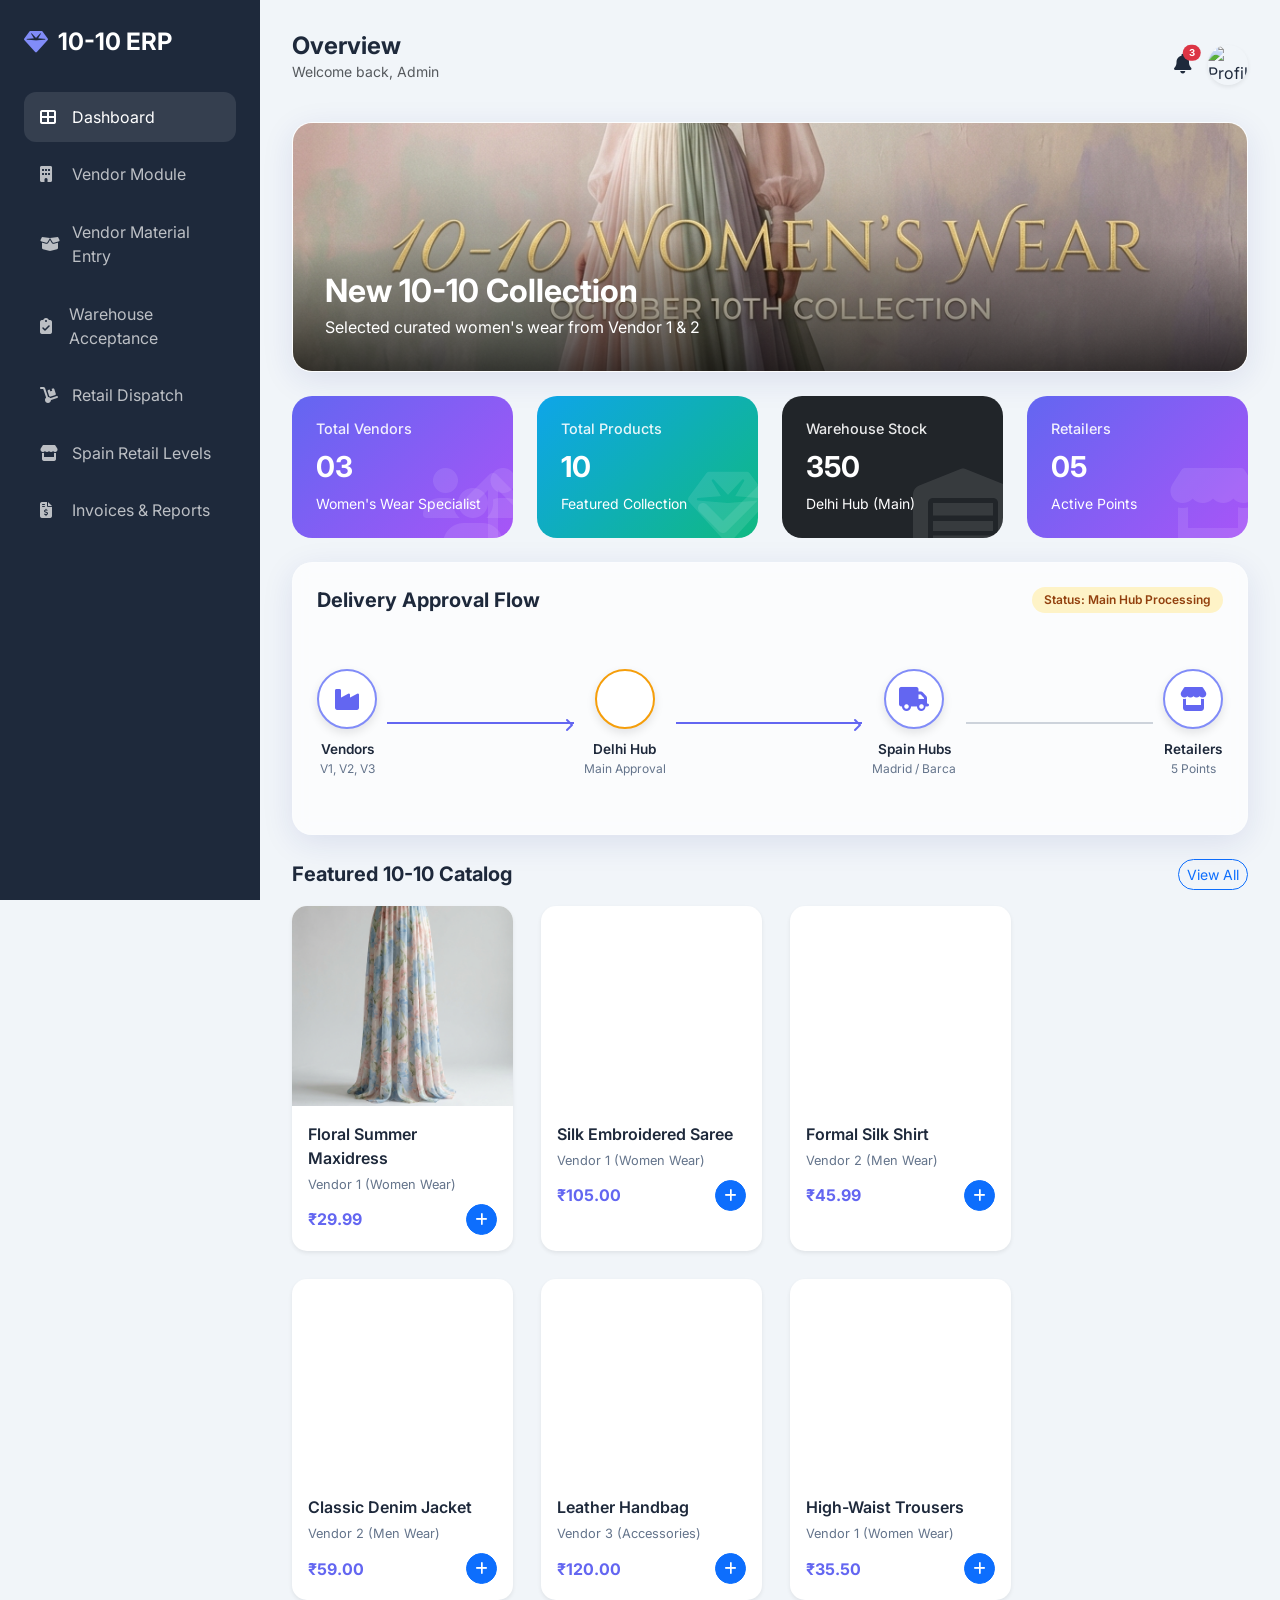
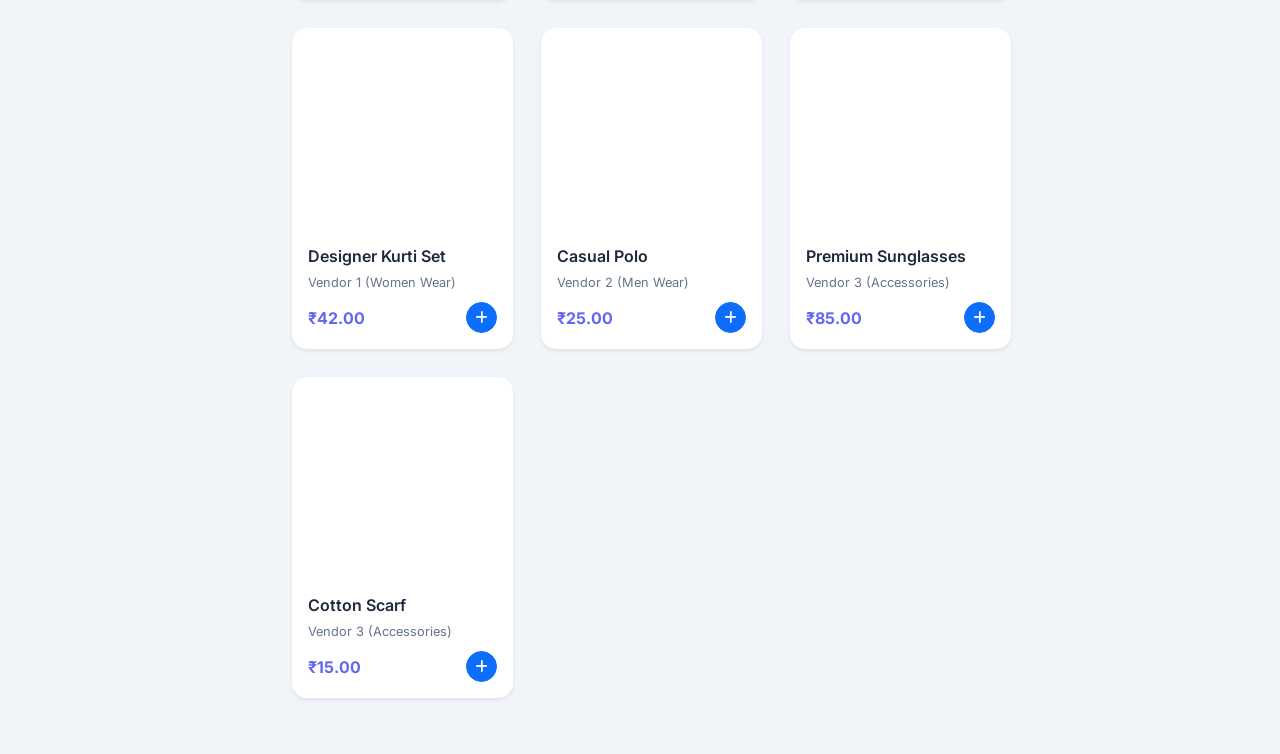
==== commit 41b59433: "Retail Dispatch" ====
--- a/index.html
+++ b/index.html
@@ -2,21 +2,21 @@
 <html lang="en">
 
 <head>
-    <meta charset="UTF-8">
-    <meta name="viewport" content="width=device-width, initial-scale=1.0">
+    <meta charset="UTF-8" />
+    <meta name="viewport" content="width=device-width, initial-scale=1.0" />
     <title>10-10 Women's Wear | Vendor POC</title>
     <!-- Google Fonts -->
-    <link href="https://fonts.googleapis.com/css2?family=Inter:wght@300;400;500;600;700&display=swap" rel="stylesheet">
+    <link href="https://fonts.googleapis.com/css2?family=Inter:wght@300;400;500;600;700&display=swap"
+        rel="stylesheet" />
     <!-- Bootstrap 5 CSS -->
-    <link href="https://cdn.jsdelivr.net/npm/bootstrap@5.3.0/dist/css/bootstrap.min.css" rel="stylesheet">
+    <link href="https://cdn.jsdelivr.net/npm/bootstrap@5.3.0/dist/css/bootstrap.min.css" rel="stylesheet" />
     <!-- Font Awesome -->
-    <link rel="stylesheet" href="https://cdnjs.cloudflare.com/ajax/libs/font-awesome/6.4.0/css/all.min.css">
+    <link rel="stylesheet" href="https://cdnjs.cloudflare.com/ajax/libs/font-awesome/6.4.0/css/all.min.css" />
     <!-- Custom CSS -->
-    <link rel="stylesheet" href="style.css">
+    <link rel="stylesheet" href="style.css" />
 </head>
 
 <body>
-
     <!-- Sidebar -->
     <div class="sidebar">
         <div class="sidebar-header">
@@ -42,7 +42,7 @@
             </div>
             <div class="nav-link" data-tab="material-distributor">
                 <i class="fas fa-dolly"></i>
-                <span>Retail sales</span>
+                <span>Retail Dispatch</span>
             </div>
 
             <div class="nav-link" data-tab="orders">
@@ -68,10 +68,10 @@
                 <div class="position-relative">
                     <i class="fas fa-bell fs-5 text-gray"></i>
                     <span class="position-absolute top-0 start-100 translate-middle badge rounded-pill bg-danger"
-                        style="font-size: 0.6rem;">3</span>
+                        style="font-size: 0.6rem">3</span>
                 </div>
                 <img src="https://ui-avatars.com/api/?name=Admin&background=6366f1&color=fff"
-                    class="rounded-circle shadow-sm" width="40" alt="Profile">
+                    class="rounded-circle shadow-sm" width="40" alt="Profile" />
             </div>
         </div>
 
@@ -79,13 +79,27 @@
             <!-- Dashboard Tab (Default) -->
             <div class="tab-content" id="dashboard">
                 <!-- Hero Banner -->
-                <div class="glass-card p-0 overflow-hidden mb-4" style="height: 250px;">
-                    <div
-                        style="background-image: url('assets/banner.png'); background-size: cover; background-position: center; height: 100%; position: relative;">
-                        <div
-                            style="position: absolute; bottom: 0; left: 0; width: 100%; background: linear-gradient(transparent, rgba(0,0,0,0.7)); padding: 2rem; color: white;">
+                <div class="glass-card p-0 overflow-hidden mb-4" style="height: 250px">
+                    <div style="
+                background-image: url('assets/banner.png');
+                background-size: cover;
+                background-position: center;
+                height: 100%;
+                position: relative;
+              ">
+                        <div style="
+                  position: absolute;
+                  bottom: 0;
+                  left: 0;
+                  width: 100%;
+                  background: linear-gradient(transparent, rgba(0, 0, 0, 0.7));
+                  padding: 2rem;
+                  color: white;
+                ">
                             <h2 class="fw-bold mb-1">New 10-10 Collection</h2>
-                            <p class="mb-0">Selected curated women's wear from Vendor 1 & 2</p>
+                            <p class="mb-0">
+                                Selected curated women's wear from Vendor 1 & 2
+                            </p>
                         </div>
                     </div>
                 </div>
@@ -95,7 +109,9 @@
                         <div class="kpi-card bg-purple">
                             <h3>Total Vendors</h3>
                             <div class="value">03</div>
-                            <p class="mb-0 small"><i class="fas fa-arrow-up"></i> Women's Wear Specialist</p>
+                            <p class="mb-0 small">
+                                <i class="fas fa-arrow-up"></i> Women's Wear Specialist
+                            </p>
                             <i class="fas fa-users"></i>
                         </div>
                     </div>
@@ -103,7 +119,9 @@
                         <div class="kpi-card bg-teal">
                             <h3>Total Products</h3>
                             <div class="value">10</div>
-                            <p class="mb-0 small"><i class="fas fa-check"></i> Featured Collection</p>
+                            <p class="mb-0 small">
+                                <i class="fas fa-check"></i> Featured Collection
+                            </p>
                             <i class="fas fa-gem"></i>
                         </div>
                     </div>
@@ -139,8 +157,9 @@
                         </div>
                         <div class="flow-line active"></div>
                         <div class="flow-node">
-                            <div class="node-icon" style="border-color: #f59e0b;"><i class="fas fa-shield-check"
-                                    style="color: #f59e0b;"></i></div>
+                            <div class="node-icon" style="border-color: #f59e0b">
+                                <i class="fas fa-shield-check" style="color: #f59e0b"></i>
+                            </div>
                             <div class="node-label">Delhi Hub</div>
                             <div class="node-sub">Main Approval</div>
                         </div>
@@ -165,19 +184,20 @@
                         <h5 class="fw-bold mb-0">Featured 10-10 Catalog</h5>
                     </div>
                     <div class="col-auto">
-                        <button class="btn btn-sm btn-outline-primary rounded-pill">View All</button>
-                    </div>
-                </div>
-                <div class="row g-4" id="product-grid">
+                        <button class="btn btn-sm btn-outline-primary rounded-pill">
+                            View All
+                        </button>
+                    </div>
+                </div>
+                <div class="row gap-1" id="product-grid">
                     <!-- Products will be injected here -->
                 </div>
             </div>
 
             <!-- Vendors Tab -->
-            <div class="tab-content" id="vendors" style="display: none;">
+            <div class="tab-content" id="vendors" style="display: none">
                 <div class="glass-card">
                     <div class="d-flex justify-content-between align-items-center">
-
                         <h5 class="fw-bold">Vendor Master</h5>
                         <button class="btn btn-primary rounded-pill">
                             <i class="fas fa-plus me-2"></i>Create Vendor
@@ -235,7 +255,7 @@
             </div>
 
             <!-- Inventory Tab -->
-            <div class="tab-content" id="inventory" style="display: none;">
+            <div class="tab-content" id="inventory" style="display: none">
                 <div class="glass-card">
                     <div class="d-flex justify-content-between align-items-center mb-4">
                         <h5 class="fw-bold mb-0">Warehouse Acceptance</h5>
@@ -281,51 +301,15 @@
                 </div>
 
                 <!-- Dispatch & Approval Form -->
-                <div class="glass-card mt-4">
-                    <h5 class="fw-bold mb-4">Delhi Hub Dispatch Approval</h5>
-                    <form id="dispatchForm">
-                        <div class="row g-3">
-                            <div class="col-md-6">
-                                <label class="form-label">Select Product (From Delhi Stock)</label>
-                                <select class="form-select" id="dispatchProduct">
-                                    <option value="" selected disabled>Select Material</option>
-                                    <option value="Floral Summer Maxidress" data-price="29.99">Floral Summer Maxidress
-                                    </option>
-                                    <option value="Silk Embroidered Saree" data-price="105.00">Silk Embroidered Saree
-                                    </option>
-                                    <option value="High-Waist Trousers" data-price="35.50">High-Waist Trousers</option>
-                                    <option value="Designer Kurti Set" data-price="42.00">Designer Kurti Set</option>
-                                    <option value="Cotton Fabric" data-price="15.00">Cotton Fabric</option>
-                                    <option value="Silk Thread" data-price="8.50">Silk Thread</option>
-                                    <option value="Metal Buttons" data-price="2.00">Metal Buttons</option>
-                                    <option value="Zippers Pack" data-price="5.00">Zippers Pack</option>
-                                    <option value="Packaging Box" data-price="3.50">Packaging Box</option>
-                                    <option value="Leather Belt" data-price="25.00">Leather Belt</option>
-                                </select>
-                            </div>
-                            <div class="col-md-3">
-                                <label class="form-label">Spain Location</label>
-                                <select class="form-select" id="dispatchHub">
-                                    <option value="Madrid">Madrid </option>
-                                    <option value="Barcelona">Barcelona </option>
-                                </select>
-                            </div>
-
-                            <div class="col-md-12 text-end">
-                                <button type="button" class="btn btn-primary" id="btnApproveDispatch">
-                                    <i class="fas fa-check-circle me-2"></i>Approve
-                                </button>
-                            </div>
-                        </div>
-                </div>
             </div>
 
             <!-- Vendor Material Tab -->
-            <div class="tab-content" id="vendor-material" style="display: none;">
+            <div class="tab-content" id="vendor-material" style="display: none">
                 <div class="glass-card">
-                    <h5 class="fw-bold mb-4"><i class="fas fa-box-open me-2"></i>Vendor Material Entry</h5>
+                    <h5 class="fw-bold mb-4">
+                        <i class="fas fa-box-open me-2"></i>Vendor Material Entry
+                    </h5>
                     <form id="materialForm">
-
                         <!-- Product Selection Grid -->
                         <div class="row g-4 mb-4" id="material-selection-grid">
                             <!-- Grid items will be injected by script.js -->
@@ -334,9 +318,14 @@
                         <!-- Total Amount Display -->
                         <div class="row mb-4">
                             <div class="col-md-12">
-                                <div class=" bg-gradient rounded-3"
-                                    style="background: linear-gradient(135deg, #667eea 0%, #764ba2 100%);">
-                                    <div class="d-flex align-items-center ">
+                                <div class="bg-gradient rounded-3" style="
+                      background: linear-gradient(
+                        135deg,
+                        #667eea 0%,
+                        #764ba2 100%
+                      );
+                    ">
+                                    <div class="d-flex align-items-center">
                                         <span class="h5 mb-0 fw-bold">Total Amount:</span>
                                         <span class="h4 mb-0 fw-bold" id="grandTotal">€0.00</span>
                                     </div>
@@ -345,27 +334,29 @@
                         </div>
 
                         <!-- Dispatch & Remarks Section -->
-                        <div id="dispatch-section" style="display:none;" class="animate-fade-in">
-                            <h6 class="text-primary mb-3"><i class="fas fa-warehouse me-2"></i>Dispatch Details</h6>
+                        <div id="dispatch-section" style="display: none" class="animate-fade-in">
+                            <h6 class="text-primary mb-3">
+                                <i class="fas fa-warehouse me-2"></i>Dispatch Details
+                            </h6>
                             <div class="row g-3 mb-4">
-
                                 <div class="col-md-4">
                                     <label class="form-label">Dispatch to</label>
                                     <select class="form-select" id="dispatchWarehouse" required>
-                                        <option value="" selected disabled>Select Warehouse</option>
+                                        <option value="" selected disabled>
+                                            Select Warehouse
+                                        </option>
                                         <option value="Delhi">Delhi</option>
                                         <option value="Madrid">Madrid</option>
                                         <option value="Barcelona">Barcelona</option>
-
                                     </select>
                                 </div>
                                 <div class="col-md-4">
                                     <label class="form-label">Dispatch Date</label>
-                                    <input type="date" class="form-control" id="dispatchDate">
+                                    <input type="date" class="form-control" id="dispatchDate" />
                                 </div>
                                 <div class="col-md-4">
                                     <label class="form-label">Expected Delivery Date</label>
-                                    <input type="date" class="form-control" id="expectedDate">
+                                    <input type="date" class="form-control" id="expectedDate" />
                                 </div>
                                 <div class="col-md-12">
                                     <label class="form-label">Remarks</label>
@@ -376,7 +367,6 @@
 
                             <!-- Actions -->
                             <div class="d-flex justify-content-end gap-2">
-
                                 <button type="button" class="btn btn-secondary" id="cancelBtn">
                                     <i class="fas fa-times me-2"></i>Cancel
                                 </button>
@@ -390,138 +380,183 @@
                             <i class="fas fa-tshirt fs-1 mb-3 opacity-25"></i>
                             <p>Select products from the grid above to start your order.</p>
                         </div>
-
                     </form>
                 </div>
             </div>
 
-            <!-- Material Distributor Tab -->
-            <div class="tab-content" id="material-distributor" style="display: none;">
+            <!-- Material Distributor Tab (Redesigned as Retail Dispatch Console) -->
+            <div class="tab-content" id="material-distributor" style="display: none">
                 <div class="glass-card">
-                    <h5 class="fw-bold mb-4"><i class="fas fa-dolly me-2"></i>Material Distributor</h5>
+                    <div class="d-flex justify-content-between align-items-center border-bottom">
+                        <div>
+                            <h5 class="fw-bold mb-1">
+                                <i class="fas fa-dolly me-2 text-primary"></i>Retail Dispatch
+                            </h5>
+                            <p class="text-muted small mb-0">
+                                Manage outbound stock to retail partners
+                            </p>
+                        </div>
+                        <div class="d-flex align-items-center gap-2">
+                            <span class="badge bg-purple-light text-purple fw-medium px-3 py-2 rounded-pill">
+                                <i class="fas fa-warehouse me-1"></i> Source: Delhi Hub
+                            </span>
+                        </div>
+                    </div>
 
                     <form id="distributorForm">
-                        <!-- Distributor Selection -->
-                        <div class="row g-3 mb-4">
-                            <div class="col-md-12">
-                                <label class="form-label fw-bold">Distributor Name</label>
-                                <select class="form-select" id="distributorName" required>
-                                    <option value="" selected disabled>Select Distributor</option>
-                                    <option value="Seller 1">Seller 1</option>
-                                    <option value="Seller 2">Seller 2</option>
-                                    <option value="Seller 3">Seller 3</option>
-                                    <option value="Seller 4">Seller 4</option>
-                                    <option value="Seller 5">Seller 5</option>
-                                </select>
-                            </div>
-                        </div>
-
-                        <!-- Materials Table -->
-                        <div class="table-responsive mb-4">
-                            <table class="table table-bordered align-middle">
-                                <thead class="table-primary">
-                                    <tr>
-                                        <th width="5%">#</th>
-                                        <th width="35%">Material Name</th>
-                                        <th width="15%">Current Qty</th>
-                                        <th width="15%">Selling Qty</th>
-                                        <th width="20%">Amount in Euro (₹)</th>
-                                        <th width="10%">Action</th>
-                                    </tr>
-                                </thead>
-                                <tbody id="distributorMaterialRows">
-                                    <tr class="dist-material-row">
-                                        <td class="text-center dist-material-number">1</td>
-                                        <td>
-                                            <select class="form-select dist-material-name" required>
-                                                <option value="" selected disabled>Select Material</option>
-                                                <option value="Floral Summer Maxidress" data-current="100"
-                                                    data-price="29.99">Floral Summer Maxidress</option>
-                                                <option value="Silk Embroidered Saree" data-current="100"
-                                                    data-price="105.00">Silk Embroidered Saree</option>
-                                                <option value="High-Waist Trousers" data-current="150"
-                                                    data-price="35.50">High-Waist Trousers</option>
-                                                <option value="Designer Kurti Set" data-current="80" data-price="42.00">
-                                                    Designer Kurti Set</option>
-                                                <option value="Cotton Fabric" data-current="200" data-price="15.00">
-                                                    Cotton Fabric</option>
-                                                <option value="Silk Thread" data-current="500" data-price="8.50">Silk
-                                                    Thread</option>
-                                                <option value="Metal Buttons" data-current="1000" data-price="2.00">
-                                                    Metal Buttons</option>
-                                                <option value="Zippers Pack" data-current="300" data-price="5.00">
-                                                    Zippers Pack</option>
-                                                <option value="Packaging Box" data-current="250" data-price="3.50">
-                                                    Packaging Box</option>
-                                                <option value="Leather Belt" data-current="120" data-price="25.00">
-                                                    Leather Belt</option>
-                                            </select>
-                                        </td>
-                                        <td>
-                                            <input type="number" class="form-control bg-light dist-current-qty" readonly
-                                                value="0">
-                                        </td>
-                                        <td>
-                                            <input type="number" class="form-control dist-selling-qty" min="1" value="0"
-                                                required>
-                                        </td>
-                                        <td>
-                                            <input type="text" class="form-control bg-light dist-amount" readonly
-                                                value="€0.00">
-                                        </td>
-                                        <td class="text-center">
-                                            <button type="button" class="btn btn-sm btn-danger remove-dist-material-row"
-                                                disabled>
-                                                <i class="fas fa-trash"></i>
+                        <!-- Dispatch Header Info -->
+                        <div class="bg-light rounded-4 mb-4 border-dashed">
+                            <div class="row g-4 align-items-center">
+                                <div class="col-md-5">
+                                    <label class="form-label small text-uppercase text-muted fw-bold ls-1">Select Retail
+                                        Partner</label>
+                                    <div class="input-group">
+                                        <span class="input-group-text bg-white border-end-0"><i
+                                                class="fas fa-store text-primary"></i></span>
+                                        <select class="form-select border-start-0 ps-0 fw-bold" id="distributorName"
+                                            required style="height: 48px">
+                                            <option value="" selected disabled>
+                                                Select Distributor
+                                            </option>
+                                            <option value="Seller 1">Seller 1 (Premium)</option>
+                                            <option value="Seller 2">Seller 2 (Malls)</option>
+                                            <option value="Seller 3">Seller 3 (High Street)</option>
+                                            <option value="Seller 4">Seller 4 (Online)</option>
+                                            <option value="Seller 5">Seller 5 (Boutique)</option>
+                                        </select>
+                                    </div>
+                                </div>
+                                <div class="col-md-3">
+                                    <label class="form-label small text-uppercase text-muted fw-bold ls-1">Dispatch
+                                        Date</label>
+                                    <input type="date" class="form-control fw-bold" value="2026-01-14"
+                                        style="height: 48px" />
+                                </div>
+                                <div class="col-md-4">
+                                    <label class="form-label small text-uppercase text-muted fw-bold ls-1">Reference
+                                        ID</label>
+                                    <input type="text" class="form-control font-monospace text-muted"
+                                        value="DISP-AUTO-001" readonly style="background: #e9ecef; height: 48px" />
+                                </div>
+                            </div>
+                        </div>
+
+                        <!-- Materials Dispatch Manifest -->
+                        <div class="card border-0 shadow-sm mb-4 overflow-hidden">
+                            <div class="card-header bg-dark text-white py-3">
+                                <div class="d-flex justify-content-between align-items-center">
+                                    <h6 class="mb-0 fw-bold">
+                                        <i class="fas fa-clipboard-list me-2"></i>Dispatch
+                                        Manifest
+                                    </h6>
+                                    <small class="opacity-75">Items to be shipped</small>
+                                </div>
+                            </div>
+                            <div class="table-responsive">
+                                <table class="table table-hover align-middle mb-0">
+                                    <thead class="bg-light">
+                                        <tr class="text-secondary small text-uppercase">
+                                            <th class="ps-4 py-3" width="5%">#</th>
+                                            <th class="py-3" width="35%">Material Description</th>
+                                            <th class="py-3" width="15%">Available Stock</th>
+                                            <th class="py-3" width="15%">Dispatch Qty</th>
+                                            <th class="py-3" width="20%">Value (₹)</th>
+                                            <th class="py-3 text-center" width="10%">Remove</th>
+                                        </tr>
+                                    </thead>
+                                    <tbody id="distributorMaterialRows">
+                                        <tr class="dist-material-row">
+                                            <td class="text-center dist-material-number ps-4 text-muted fw-bold">
+                                                1
+                                            </td>
+                                            <td>
+                                                <select
+                                                    class="form-select dist-material-name border-0 fw-bold text-dark"
+                                                    required>
+                                                    <option value="" selected disabled>
+                                                        Select Material
+                                                    </option>
+                                                    <!-- Dynamic Options Injected By JS -->
+                                                </select>
+                                            </td>
+                                            <td>
+                                                <div class="input-group input-group-sm">
+                                                    <input type="number"
+                                                        class="form-control bg-light dist-current-qty text-center"
+                                                        readonly value="0" />
+                                                    <span
+                                                        class="input-group-text bg-light border-start-0 text-muted">pcs</span>
+                                                </div>
+                                            </td>
+                                            <td>
+                                                <input type="number"
+                                                    class="form-control dist-selling-qty fw-bold text-primary" min="1"
+                                                    value="0" required />
+                                            </td>
+                                            <td>
+                                                <input type="text"
+                                                    class="form-control bg-transparent border-0 fw-bold dist-amount"
+                                                    readonly value="₹0.00" />
+                                            </td>
+                                            <td class="text-center">
+                                                <button type="button"
+                                                    class="btn btn-sm btn-light text-danger remove-dist-material-row rounded-circle hover-scale">
+                                                    <i class="fas fa-trash"></i>
+                                                </button>
+                                            </td>
+                                        </tr>
+                                    </tbody>
+                                </table>
+                            </div>
+                            <div class="card-footer bg-white p-3 border-top">
+                                <button type="button" class="btn btn-outline-primary btn-sm rounded-pill fw-bold"
+                                    id="addDistMaterialRowBtn">
+                                    <i class="fas fa-plus-circle me-1"></i> Add Another Item
+                                </button>
+                            </div>
+                        </div>
+
+                        <div class="row items-align-center">
+                            <!-- Remarks -->
+                            <div class="col-md-7">
+                                <div class="mb-4">
+                                    <label class="form-label fw-bold text-muted small text-uppercase">Logistics
+                                        Notes</label>
+                                    <textarea class="form-control" id="distRemarks" rows="2"
+                                        placeholder="Driver details, Gate pass number, or special handling instructions..."></textarea>
+                                </div>
+                            </div>
+
+                            <!-- Total Summary -->
+                            <div class="col-md-5">
+                                <div class="">
+                                    <div class="position-relative z-1 text-end">
+                                        <p class="mb-1 opacity-75 small text-uppercase ls-1">
+                                            Total Dispatch Value
+                                        </p>
+                                        <h2 class=" fw-bold mb-3" id="distGrandTotal">
+                                            ₹0.00
+                                        </h2>
+                                        <div class="d-flex justify-content-end gap-2">
+                                            <button type="button" class="btn btn-secondary" id="cancelDistBtn">
+                                                <i class="fas fa-times me-2"></i>Cancel
                                             </button>
-                                        </td>
-                                    </tr>
-                                </tbody>
-                            </table>
-                        </div>
-
-                        <!-- Add More Row Button -->
-                        <div class="mb-4">
-                            <button type="button" class="btn btn-outline-primary" id="addDistMaterialRowBtn">
-                                <i class="fas fa-plus me-2"></i>Add More Material
-                            </button>
-                        </div>
-
-                        <!-- Total Amount Display -->
-                        <div class="row mb-4">
-                            <div class="col-md-12">
-                                <div class=" bg-gradient rounded-3"
-                                    style="background: linear-gradient(135deg, #667eea 0%, #764ba2 100%);">
-                                    <div class="d-flex justify-content-between align-items-center text-white">
-                                        <span class="h5 mb-0 fw-bold">Total Amount (EUR):</span>
-                                        <span class="h2 mb-0 fw-bold" id="distGrandTotal">€0.00</span>
+                                            <button type="submit" class="btn btn-primary">
+                                                <i class="fas fa-paper-plane me-2"></i>Confirm Dispatch
+                                            </button>
+                                        </div>
                                     </div>
-                                </div>
-                            </div>
-                        </div>
-
-                        <!-- Remarks -->
-                        <div class="mb-4">
-                            <label class="form-label fw-bold">Remarks / Notes</label>
-                            <textarea class="form-control" id="distRemarks" rows="3"
-                                placeholder="Enter any additional notes or instructions..."></textarea>
-                        </div>
-
-                        <!-- Actions -->
-                        <div class="d-flex justify-content-end gap-2">
-                            <button type="button" class="btn btn-secondary" id="cancelDistBtn">
-                                <i class="fas fa-times me-2"></i>Cancel
-                            </button>
-                            <button type="submit" class="btn btn-primary">
-                                <i class="fas fa-check-circle me-2"></i>Submit Distribution
-                            </button>
+                                    <!-- Decorative Circle -->
+                                    <div></div>
+                                </div>
+                            </div>
                         </div>
                     </form>
                 </div>
             </div>
 
             <!-- Orders/Retail Tab -->
-            <div class="tab-content" id="orders" style="display: none;">
+            <div class="tab-content" id="orders" style="display: none">
                 <div class="glass-card">
                     <h5 class="fw-bold mb-4">Retail Point Distribution</h5>
                     <div class="table-responsive">
@@ -578,13 +613,16 @@
         <div class="modal-dialog modal-dialog-centered">
             <div class="modal-content glass-card border-0">
                 <div class="modal-header border-bottom-0">
-                    <h5 class="modal-title fw-bold"><i class="fas fa-file-invoice-dollar me-2"></i>Official Dispatch
-                        Invoice</h5>
+                    <h5 class="modal-title fw-bold">
+                        <i class="fas fa-file-invoice-dollar me-2"></i>Official Dispatch
+                        Invoice
+                    </h5>
                     <button type="button" class="btn-close" data-bs-dismiss="modal"></button>
                 </div>
                 <div class="modal-body">
                     <div class="alert alert-success small mb-3">
-                        <i class="fas fa-check-circle me-1"></i> Dispatch Approved by Delhi Central Hub
+                        <i class="fas fa-check-circle me-1"></i> Dispatch Approved by
+                        Delhi Central Hub
                     </div>
                     <div class="d-flex justify-content-between mb-2">
                         <span class="text-muted small">From:</span>
@@ -617,15 +655,20 @@
                             </tr>
                             <tr class="table-active">
                                 <td colspan="3" class="text-end fw-bold">Grand Total:</td>
-                                <td class="text-end fw-bold text-primary" id="invoiceTotal">€0.00</td>
+                                <td class="text-end fw-bold text-primary" id="invoiceTotal">
+                                    €0.00
+                                </td>
                             </tr>
                         </tfoot>
                     </table>
                 </div>
                 <div class="modal-footer border-top-0">
-                    <button type="button" class="btn btn-light" data-bs-dismiss="modal">Close</button>
-                    <button type="button" class="btn btn-primary" onclick="alert('Sent to Printer!')"><i
-                            class="fas fa-print me-2"></i>Print Invoice</button>
+                    <button type="button" class="btn btn-light" data-bs-dismiss="modal">
+                        Close
+                    </button>
+                    <button type="button" class="btn btn-primary" onclick="alert('Sent to Printer!')">
+                        <i class="fas fa-print me-2"></i>Print Invoice
+                    </button>
                 </div>
             </div>
         </div>
@@ -636,6 +679,75 @@
     <script src="https://cdn.jsdelivr.net/npm/bootstrap@5.3.0/dist/js/bootstrap.bundle.min.js"></script>
     <!-- Custom JS -->
     <script src="script.js"></script>
+
+    <!-- Shipment Details Modal -->
+    <div class="modal fade" id="shipmentDetailsModal" tabindex="-1">
+        <div class="modal-dialog modal-lg modal-dialog-centered">
+            <div class="modal-content">
+                <div class="modal-header border-0 pb-0">
+                    <h5 class="modal-title fw-bold">Shipment Details</h5>
+                    <button type="button" class="btn-close" data-bs-dismiss="modal"></button>
+                </div>
+                <div class="modal-body">
+                    <div class="d-flex justify-content-between align-items-center mb-4 bg-light p-3 rounded">
+                        <div>
+                            <small class="text-muted d-block">Order ID</small>
+                            <span class="fw-bold fs-5" id="modalOrderId">ORD-8821</span>
+                        </div>
+                        <div>
+                            <small class="text-muted d-block">Status</small>
+                            <span id="modalStatusBadge"><span class="badge bg-warning text-dark">Pending</span></span>
+                        </div>
+                        <div class="text-end">
+                            <small class="text-muted d-block">Order Dispatch Date</small>
+                            <span class="fw-bold" id="modalDate">Jan 10, 2026</span>
+                        </div>
+                    </div>
+
+                    <div class="row mb-4">
+                        <div class="col-md-6">
+                            <h6 class="text-muted small text-uppercase">From</h6>
+                            <p class="fw-bold mb-0" id="modalFromVendor">
+                                Vendor 1 (Women Wear)
+                            </p>
+                            <small class="text-muted" id="modalFromAddress">Fashion Street, Delhi, India</small>
+                        </div>
+                        <div class="col-md-6 text-end">
+                            <h6 class="text-muted small text-uppercase">To Warehouse</h6>
+                            <p class="fw-bold mb-0" id="modalWarehouse">Warehouse</p>
+                            <small class="text-muted" id="modalWarehouseAddress">Address</small>
+                        </div>
+                    </div>
+
+                    <h6 class="fw-bold mb-3">Items Summary</h6>
+                    <div class="table-responsive border rounded mb-3">
+                        <table class="table table-sm mb-0">
+                            <thead class="table-light">
+                                <tr>
+                                    <th>Item</th>
+                                    <th class="text-end">Qty</th>
+                                    <th class="text-end">Price</th>
+                                    <th class="text-end">Total</th>
+                                </tr>
+                            </thead>
+                            <tbody id="modalItemsTable">
+                                <!-- Items injected here -->
+                            </tbody>
+                        </table>
+                    </div>
+
+                    <div class="d-flex justify-content-end">
+                        <div class="text-end">
+                            <small class="text-muted">Grand Total</small>
+                            <h4 class="fw-bold text-primary" id="modalGrandTotal">
+                                ₹7,500.00
+                            </h4>
+                        </div>
+                    </div>
+                </div>
+            </div>
+        </div>
+    </div>
 </body>
 
 </html>
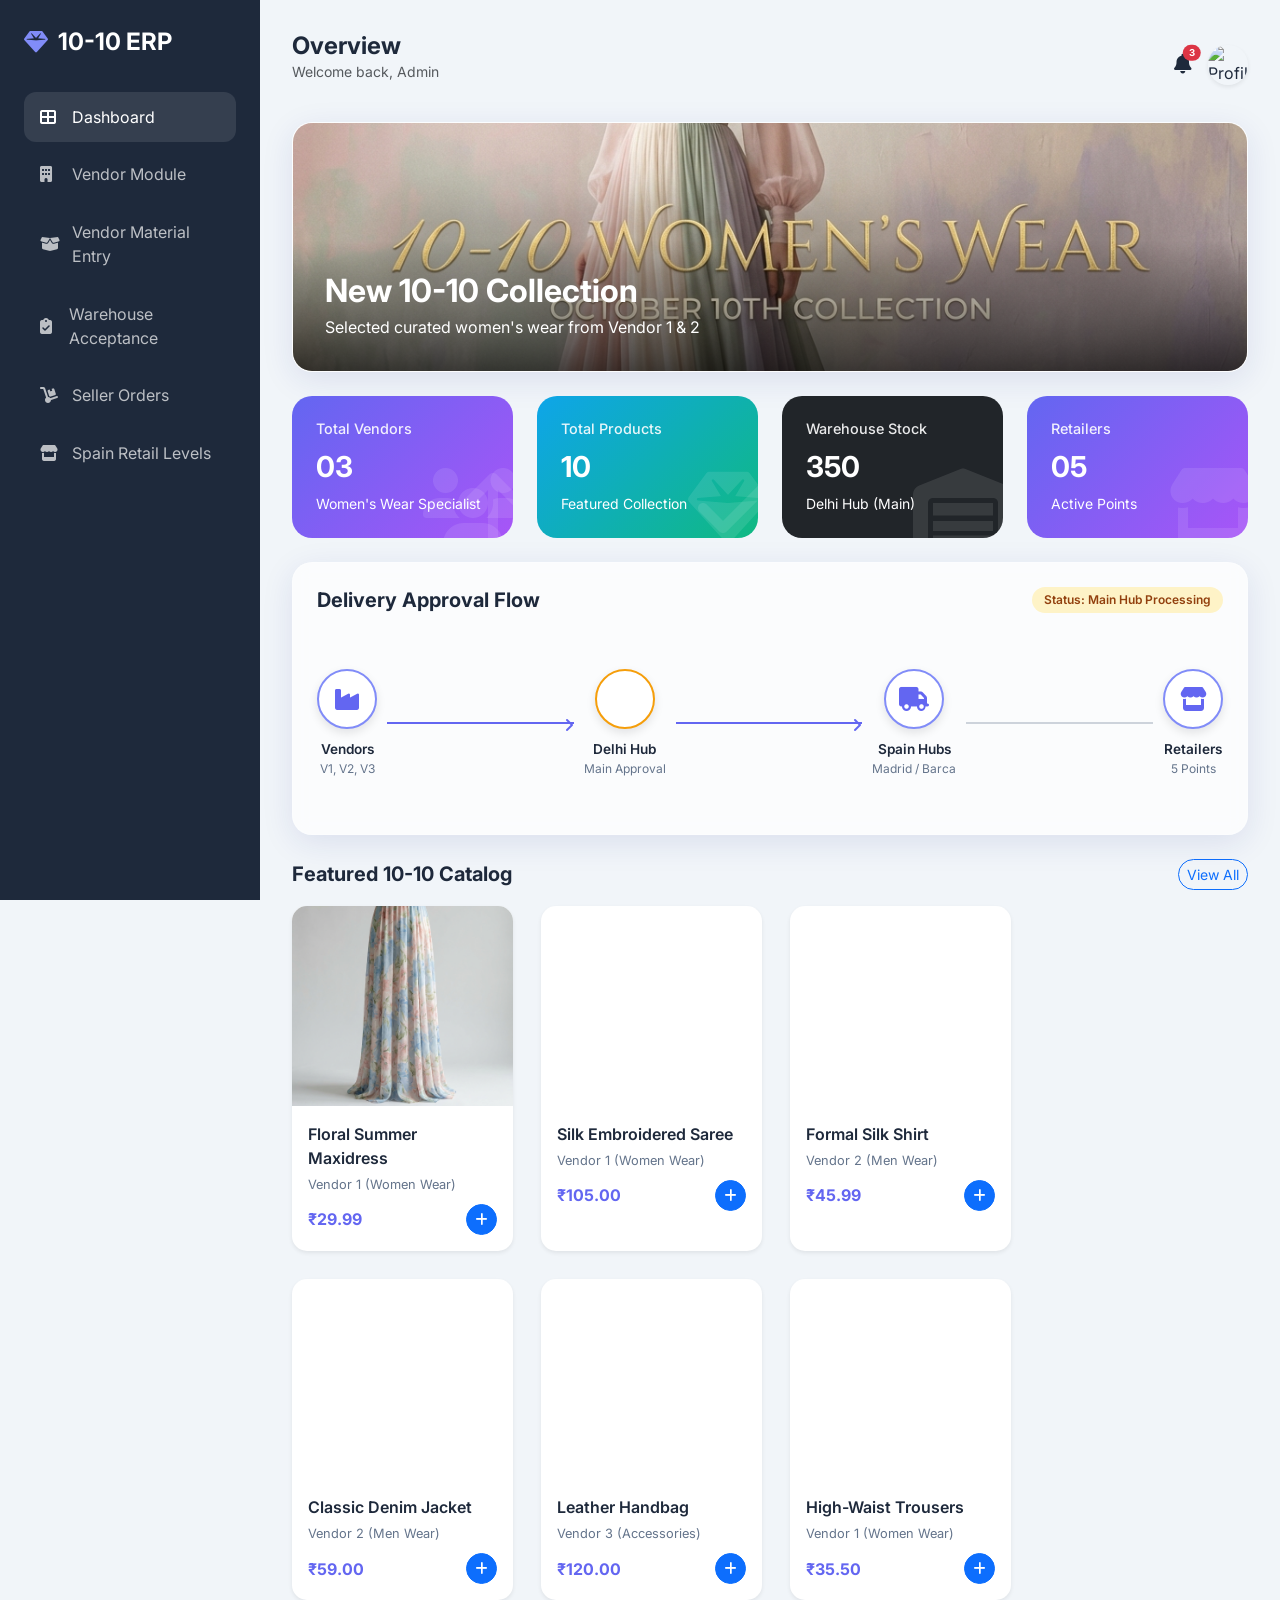
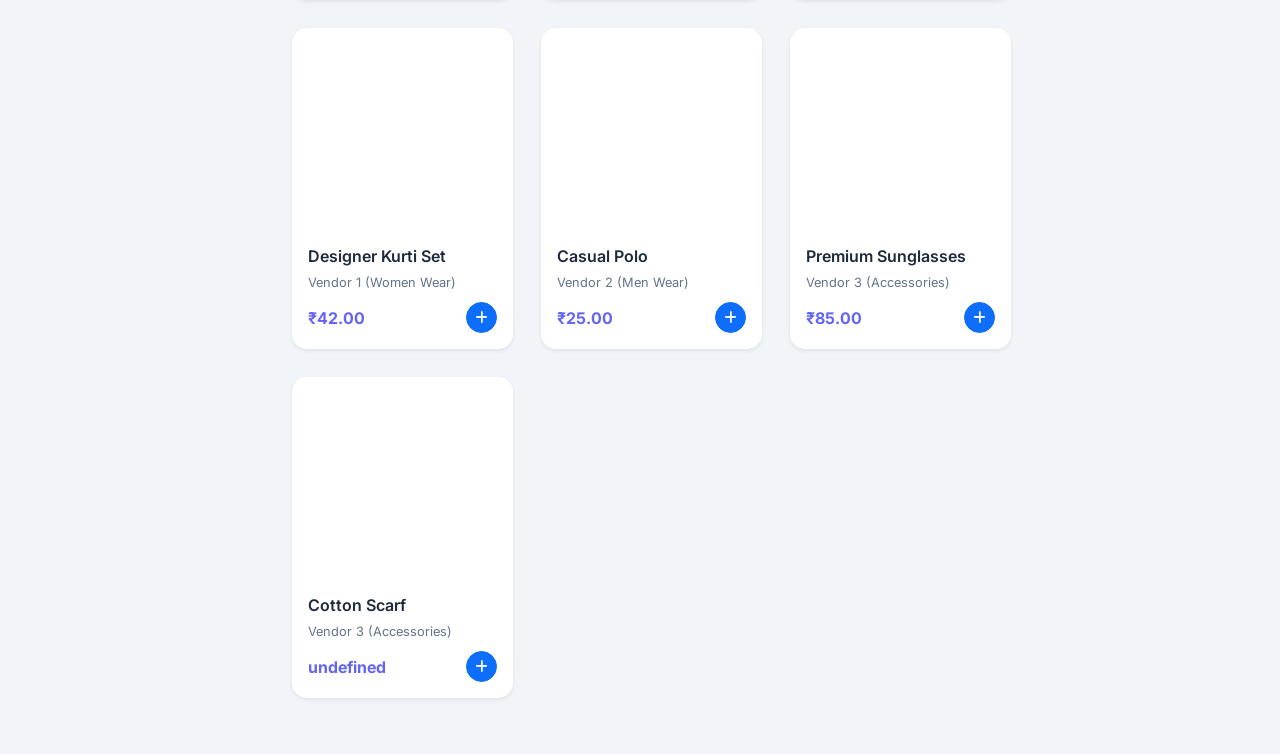
==== commit aba829f2: "seller order complete" ====
--- a/index.html
+++ b/index.html
@@ -42,17 +42,14 @@
             </div>
             <div class="nav-link" data-tab="material-distributor">
                 <i class="fas fa-dolly"></i>
-                <span>Retail Dispatch</span>
+                <span>Seller Orders</span>
             </div>
 
             <div class="nav-link" data-tab="orders">
                 <i class="fas fa-store"></i>
                 <span>Spain Retail Levels</span>
             </div>
-            <div class="nav-link" data-tab="reports">
-                <i class="fas fa-file-invoice-dollar"></i>
-                <span>Invoices & Reports</span>
-            </div>
+
         </nav>
     </div>
 
@@ -390,10 +387,10 @@
                     <div class="d-flex justify-content-between align-items-center border-bottom">
                         <div>
                             <h5 class="fw-bold mb-1">
-                                <i class="fas fa-dolly me-2 text-primary"></i>Retail Dispatch
+                                <i class="fas fa-dolly me-2 text-primary"></i>Seller Orders
                             </h5>
                             <p class="text-muted small mb-0">
-                                Manage outbound stock to retail partners
+                                Dispatch products to European destinations
                             </p>
                         </div>
                         <div class="d-flex align-items-center gap-2">
@@ -405,25 +402,26 @@
 
                     <form id="distributorForm">
                         <!-- Dispatch Header Info -->
-                        <div class="bg-light rounded-4 mb-4 border-dashed">
+                        <div class="bg-light rounded-4 mb-4 border-dashed p-3">
                             <div class="row g-4 align-items-center">
-                                <div class="col-md-5">
-                                    <label class="form-label small text-uppercase text-muted fw-bold ls-1">Select Retail
-                                        Partner</label>
-                                    <div class="input-group">
-                                        <span class="input-group-text bg-white border-end-0"><i
-                                                class="fas fa-store text-primary"></i></span>
-                                        <select class="form-select border-start-0 ps-0 fw-bold" id="distributorName"
-                                            required style="height: 48px">
-                                            <option value="" selected disabled>
-                                                Select Distributor
-                                            </option>
-                                            <option value="Seller 1">Seller 1 (Premium)</option>
-                                            <option value="Seller 2">Seller 2 (Malls)</option>
-                                            <option value="Seller 3">Seller 3 (High Street)</option>
-                                            <option value="Seller 4">Seller 4 (Online)</option>
-                                            <option value="Seller 5">Seller 5 (Boutique)</option>
-                                        </select>
+                                <div class="col-md-6">
+                                    <label class="form-label small text-uppercase text-muted fw-bold ls-1 mb-3">Select
+                                        Destination Hub (Spain)</label>
+                                    <div class="d-flex gap-4">
+                                        <div class="form-check form-check-custom">
+                                            <input class="form-check-input" type="radio" name="destinationHub"
+                                                id="destMadrid" value="Madrid" required checked>
+                                            <label class="form-check-label fw-bold" for="destMadrid">
+                                                <i class="fas fa-map-marker-alt text-danger me-2"></i>Madrid
+                                            </label>
+                                        </div>
+                                        <div class="form-check form-check-custom">
+                                            <input class="form-check-input" type="radio" name="destinationHub"
+                                                id="destBarcelona" value="Barcelona">
+                                            <label class="form-check-label fw-bold" for="destBarcelona">
+                                                <i class="fas fa-map-marker-alt text-info me-2"></i>Barcelona
+                                            </label>
+                                        </div>
                                     </div>
                                 </div>
                                 <div class="col-md-3">
@@ -432,7 +430,7 @@
                                     <input type="date" class="form-control fw-bold" value="2026-01-14"
                                         style="height: 48px" />
                                 </div>
-                                <div class="col-md-4">
+                                <div class="col-md-3">
                                     <label class="form-label small text-uppercase text-muted fw-bold ls-1">Reference
                                         ID</label>
                                     <input type="text" class="form-control font-monospace text-muted"
@@ -441,115 +439,31 @@
                             </div>
                         </div>
 
-                        <!-- Materials Dispatch Manifest -->
-                        <div class="card border-0 shadow-sm mb-4 overflow-hidden">
-                            <div class="card-header bg-dark text-white py-3">
-                                <div class="d-flex justify-content-between align-items-center">
-                                    <h6 class="mb-0 fw-bold">
-                                        <i class="fas fa-clipboard-list me-2"></i>Dispatch
-                                        Manifest
-                                    </h6>
-                                    <small class="opacity-75">Items to be shipped</small>
+                        <!-- Product Selection Grid (Visual) -->
+                        <div class="row g-4 mb-4" id="distributor-product-grid">
+                            <!-- Grid items will be injected by script.js -->
+                        </div>
+
+                        <!-- Total Amount Display -->
+                        <div class="row mb-4">
+                            <div class="col-md-12">
+                                <div class="bg-gradient rounded-3"
+                                    style="background: linear-gradient(135deg, #FF8008 0%, #FFC837 100%);">
+                                    <div class="d-flex align-items-center p-3 text-white">
+                                        <span class="h5 mb-0 fw-bold me-2">Total Dispatch Value:</span>
+                                        <span class="h4 mb-0 fw-bold" id="distGrandTotal">€0.00</span>
+                                    </div>
                                 </div>
                             </div>
-                            <div class="table-responsive">
-                                <table class="table table-hover align-middle mb-0">
-                                    <thead class="bg-light">
-                                        <tr class="text-secondary small text-uppercase">
-                                            <th class="ps-4 py-3" width="5%">#</th>
-                                            <th class="py-3" width="35%">Material Description</th>
-                                            <th class="py-3" width="15%">Available Stock</th>
-                                            <th class="py-3" width="15%">Dispatch Qty</th>
-                                            <th class="py-3" width="20%">Value (₹)</th>
-                                            <th class="py-3 text-center" width="10%">Remove</th>
-                                        </tr>
-                                    </thead>
-                                    <tbody id="distributorMaterialRows">
-                                        <tr class="dist-material-row">
-                                            <td class="text-center dist-material-number ps-4 text-muted fw-bold">
-                                                1
-                                            </td>
-                                            <td>
-                                                <select
-                                                    class="form-select dist-material-name border-0 fw-bold text-dark"
-                                                    required>
-                                                    <option value="" selected disabled>
-                                                        Select Material
-                                                    </option>
-                                                    <!-- Dynamic Options Injected By JS -->
-                                                </select>
-                                            </td>
-                                            <td>
-                                                <div class="input-group input-group-sm">
-                                                    <input type="number"
-                                                        class="form-control bg-light dist-current-qty text-center"
-                                                        readonly value="0" />
-                                                    <span
-                                                        class="input-group-text bg-light border-start-0 text-muted">pcs</span>
-                                                </div>
-                                            </td>
-                                            <td>
-                                                <input type="number"
-                                                    class="form-control dist-selling-qty fw-bold text-primary" min="1"
-                                                    value="0" required />
-                                            </td>
-                                            <td>
-                                                <input type="text"
-                                                    class="form-control bg-transparent border-0 fw-bold dist-amount"
-                                                    readonly value="₹0.00" />
-                                            </td>
-                                            <td class="text-center">
-                                                <button type="button"
-                                                    class="btn btn-sm btn-light text-danger remove-dist-material-row rounded-circle hover-scale">
-                                                    <i class="fas fa-trash"></i>
-                                                </button>
-                                            </td>
-                                        </tr>
-                                    </tbody>
-                                </table>
-                            </div>
-                            <div class="card-footer bg-white p-3 border-top">
-                                <button type="button" class="btn btn-outline-primary btn-sm rounded-pill fw-bold"
-                                    id="addDistMaterialRowBtn">
-                                    <i class="fas fa-plus-circle me-1"></i> Add Another Item
-                                </button>
-                            </div>
-                        </div>
-
-                        <div class="row items-align-center">
-                            <!-- Remarks -->
-                            <div class="col-md-7">
-                                <div class="mb-4">
-                                    <label class="form-label fw-bold text-muted small text-uppercase">Logistics
-                                        Notes</label>
-                                    <textarea class="form-control" id="distRemarks" rows="2"
-                                        placeholder="Driver details, Gate pass number, or special handling instructions..."></textarea>
-                                </div>
-                            </div>
-
-                            <!-- Total Summary -->
-                            <div class="col-md-5">
-                                <div class="">
-                                    <div class="position-relative z-1 text-end">
-                                        <p class="mb-1 opacity-75 small text-uppercase ls-1">
-                                            Total Dispatch Value
-                                        </p>
-                                        <h2 class=" fw-bold mb-3" id="distGrandTotal">
-                                            ₹0.00
-                                        </h2>
-                                        <div class="d-flex justify-content-end gap-2">
-                                            <button type="button" class="btn btn-secondary" id="cancelDistBtn">
-                                                <i class="fas fa-times me-2"></i>Cancel
-                                            </button>
-                                            <button type="submit" class="btn btn-primary">
-                                                <i class="fas fa-paper-plane me-2"></i>Confirm Dispatch
-                                            </button>
-                                        </div>
-                                    </div>
-                                    <!-- Decorative Circle -->
-                                    <div></div>
-                                </div>
-                            </div>
+                        </div>
+
+                        <div class="d-flex justify-content-end gap-2">
+                            <button type="button" class="btn btn-secondary" id="cancelDistBtn">
+                                <i class="fas fa-times me-2"></i>Cancel
+                            </button>
+                            <button type="submit" class="btn btn-primary">
+                                <i class="fas fa-paper-plane me-2"></i>Process Seller Order
+                            </button>
                         </div>
                     </form>
                 </div>
@@ -558,57 +472,141 @@
             <!-- Orders/Retail Tab -->
             <div class="tab-content" id="orders" style="display: none">
                 <div class="glass-card">
-                    <h5 class="fw-bold mb-4">Retail Point Distribution</h5>
-                    <div class="table-responsive">
-                        <table class="table">
-                            <thead>
-                                <tr>
-                                    <th>Retail Point</th>
-                                    <th>Item 1</th>
-                                    <th>Item 2</th>
-                                    <th>Item 3</th>
-                                    <th>Total Sales</th>
+                    <h5 class="fw-bold mb-4">
+                        <i class="fas fa-globe-europe me-2 text-primary"></i>Spain Retail Levels & Invoices
+                    </h5>
+
+                    <!-- Retail Stock Overview -->
+                    <div class="mb-5">
+                        <h6 class="text-uppercase text-muted small fw-bold mb-3 ls-1">Retail Stock Distribution</h6>
+                        <div class="table-responsive bg-white rounded-3 shadow-sm border">
+                            <table class="table table-hover align-middle mb-0">
+                                <thead class="bg-light">
+                                    <tr class="text-secondary small text-uppercase">
+                                        <th class="ps-4">Retail Partner</th>
+                                        <th>Last Update</th>
+                                        <th>Stock Depth</th>
+                                        <th class="text-center">Total Qty (pcs)</th>
+                                        <th class="text-end pe-4">Est. Value (EUR)</th>
+                                    </tr>
+                                </thead>
+                                <tbody id="retailLevelTableBody">
+                                    <!-- Dynamic Rows -->
+                                </tbody>
+                            </table>
+                        </div>
+                    </div>
+
+                    <!-- Invoices Section -->
+                    <div>
+                        <div class="d-flex justify-content-between align-items-center mb-3">
+                            <h6 class="text-uppercase text-muted small fw-bold mb-0 ls-1">Generated Invoices</h6>
+                            <button class="btn btn-sm btn-light border" onclick="renderRetailAndInvoices()"><i
+                                    class="fas fa-sync-alt"></i> Refresh</button>
+                        </div>
+                        <div class="table-responsive bg-white rounded-3 shadow-sm border">
+                            <table class="table table-hover align-middle mb-0">
+                                <thead class="bg-light">
+                                    <tr class="text-secondary small text-uppercase">
+                                        <th class="ps-4">Invoice #</th>
+                                        <th>Retailer</th>
+                                        <th>Date</th>
+                                        <th>Amount</th>
+                                        <th>Status</th>
+                                        <th>Action</th>
+                                    </tr>
+                                </thead>
+                                <tbody id="invoiceTableBody">
+                                    <!-- Dynamic Rows -->
+                                </tbody>
+                            </table>
+                        </div>
+                    </div>
+                </div>
+            </div>
+
+
+            <!-- FULL PAGE INVOICE VIEW -->
+            <div class="tab-content" id="invoice-view" style="display: none">
+                <div class="glass-card">
+                    <div class="d-flex justify-content-between align-items-center mb-4 border-bottom pb-3">
+                        <div>
+                            <h5 class="fw-bold mb-1 text-primary">
+                                <i class="fas fa-file-invoice me-2"></i>Official Tax Invoice
+                            </h5>
+                            <button class="btn btn-sm btn-link text-muted p-0 text-decoration-none"
+                                onclick="$('#invoice-view').hide(); $('#orders').show();">
+                                <i class="fas fa-arrow-left me-1"></i> Back to Reports
+                            </button>
+                        </div>
+                        <div class="text-end">
+                            <span
+                                class="badge bg-success-subtle text-success border border-success px-3 py-2 rounded-pill">
+                                <i class="fas fa-check-circle me-1"></i> PAID
+                            </span>
+                        </div>
+                    </div>
+
+                    <div class="row mb-5">
+                        <div class="col-md-6">
+                            <h6 class="text-muted text-uppercase small fw-bold mb-2">Billed To:</h6>
+                            <h4 class="fw-bold mb-1" id="pageInvoiceTo">Retailer Name</h4>
+                            <p class="text-muted mb-0">Spain Hub Partner</p>
+                        </div>
+                        <div class="col-md-6 text-end">
+                            <h6 class="text-muted text-uppercase small fw-bold mb-2">Invoice Details:</h6>
+                            <p class="mb-1">Invoice ID: <span class="fw-bold font-monospace text-dark"
+                                    id="pageInvoiceId">#INV-000000</span></p>
+                            <p class="mb-0">Date: <span class="fw-bold" id="pageInvoiceDate">Jan 14, 2026</span></p>
+                        </div>
+                    </div>
+
+                    <!-- Invoice Items Table -->
+                    <div class="table-responsive bg-white border rounded-3 mb-4">
+                        <table class="table table-striped mb-0">
+                            <thead class="bg-dark text-white">
+                                <tr>
+                                    <th class="py-3 ps-4">Item Description</th>
+                                    <th class="py-3 text-center">Quantity</th>
+                                    <th class="py-3 text-end">Unit Price (EUR)</th>
+                                    <th class="py-3 text-end pe-4">Total (EUR)</th>
                                 </tr>
                             </thead>
-                            <tbody>
-                                <tr>
-                                    <td>Retailer 1</td>
-                                    <td>20</td>
-                                    <td>15</td>
-                                    <td>5</td>
-                                    <td><span class="fw-bold">40</span></td>
-                                </tr>
-                                <tr>
-                                    <td>Retailer 2</td>
-                                    <td>--</td>
-                                    <td>--</td>
-                                    <td>--</td>
-                                    <td>--</td>
-                                </tr>
-                                <tr>
-                                    <td>Retailer 3</td>
-                                    <td>--</td>
-                                    <td>--</td>
-                                    <td>--</td>
-                                    <td>--</td>
-                                </tr>
+                            <tbody id="pageInvoiceItems">
+                                <!-- Dynamic Items -->
                             </tbody>
+                            <tfoot class="bg-light">
+                                <tr>
+                                    <td colspan="3" class="text-end fw-bold py-3">Subtotal:</td>
+                                    <td class="text-end py-3 pe-4 fw-bold" id="pageInvoiceSubtotal">€0.00</td>
+                                </tr>
+                                <tr>
+                                    <td colspan="3" class="text-end fw-bold py-3 text-muted">Tax (15%):</td>
+                                    <td class="text-end py-3 pe-4 fw-bold text-muted" id="pageInvoiceTax">€0.00</td>
+                                </tr>
+                                <tr class="border-top border-2 border-primary">
+                                    <td colspan="3" class="text-end fw-bold py-4 fs-5">Grand Total:</td>
+                                    <td class="text-end py-4 pe-4 fw-bold fs-4 text-primary" id="pageInvoiceTotal">€0.00
+                                    </td>
+                                </tr>
+                            </tfoot>
                         </table>
                     </div>
-                    <div class="mt-4 p-3 bg-dark text-white rounded-3">
-                        <h6>Invoice Summary (EUR)</h6>
-                        <div class="d-flex gap-4 small opacity-75">
-                            <span>W/T: 15%</span>
-                            <span>Wilk/T: 0</span>
-                            <span>Status: Invoiced in Euro</span>
-                        </div>
+
+                    <!-- Footer Actions -->
+                    <div class="d-flex justify-content-end gap-3 no-print">
+                        <button class="btn btn-outline-secondary" onclick="window.print()">
+                            <i class="fas fa-print me-2"></i> Print Intent
+                        </button>
+                        <button class="btn btn-primary" onclick="$('#invoice-view').hide(); $('#orders').show();">
+                            <i class="fas fa-check me-2"></i> Done
+                        </button>
                     </div>
                 </div>
             </div>
         </div>
     </div>
-
-    <!-- Invoice Modal -->
+    <!-- Invoice Modal (REMOVED/UNUSED now) -->
     <div class="modal fade" id="invoiceModal" tabindex="-1">
         <div class="modal-dialog modal-dialog-centered">
             <div class="modal-content glass-card border-0">
@@ -748,6 +746,76 @@
             </div>
         </div>
     </div>
-</body>
+    </div>
+    </div>
+
+    <!-- Invoice Modal (Restored) -->
+    <div class="modal fade" id="invoiceModal" tabindex="-1">
+        <div class="modal-dialog modal-lg modal-dialog-centered">
+            <div class="modal-content glass-card border-0 p-0">
+                <div class="modal-header border-bottom-0 p-4 pb-0">
+                    <h5 class="modal-title fw-bold text-primary">
+                        <i class="fas fa-file-invoice me-2"></i>Official Tax Invoice
+                    </h5>
+                    <button type="button" class="btn-close" data-bs-dismiss="modal"></button>
+                </div>
+                <div class="modal-body p-4">
+                    <div class="d-flex justify-content-between mb-4">
+                        <div>
+                            <h6 class="text-muted text-uppercase small fw-bold mb-1">Billed To:</h6>
+                            <h5 class="fw-bold mb-0" id="modalInvoiceTo">Retailer Name</h5>
+                        </div>
+                        <div class="text-end">
+                            <span
+                                class="badge bg-success-subtle text-success border border-success px-3 py-1 rounded-pill mb-2">
+                                <i class="fas fa-check-circle me-1"></i> PAID
+                            </span>
+                            <div class="small text-muted">Invoice ID: <span class="fw-bold text-dark font-monospace"
+                                    id="modalInvoiceId">#INV-000</span></div>
+                            <div class="small text-muted">Date: <span class="fw-bold text-dark"
+                                    id="modalInvoiceDate">Jan 14, 2026</span></div>
+                        </div>
+                    </div>
+
+                    <div class="table-responsive bg-light rounded-3 border mb-3">
+                        <table class="table table-borderless mb-0">
+                            <thead class="border-bottom">
+                                <tr class="text-muted small text-uppercase">
+                                    <th class="ps-3 py-2">Item</th>
+                                    <th class="text-center py-2">Qty</th>
+                                    <th class="text-end py-2">Price</th>
+                                    <th class="text-end pe-3 py-2">Total</th>
+                                </tr>
+                            </thead>
+                            <tbody id="modalInvoiceItemsBody">
+                                <!-- Dynamic Items -->
+                            </tbody>
+                            <tfoot class="border-top">
+                                <tr>
+                                    <td colspan="3" class="text-end fw-bold pt-3">Subtotal:</td>
+                                    <td class="text-end fw-bold pt-3 pe-3" id="modalInvoiceSubtotal">€0.00</td>
+                                </tr>
+                                <tr>
+                                    <td colspan="3" class="text-end fw-bold text-muted">Tax (15%):</td>
+                                    <td class="text-end fw-bold text-muted pe-3" id="modalInvoiceTax">€0.00</td>
+                                </tr>
+                                <tr>
+                                    <td colspan="3" class="text-end fw-bold text-primary fs-5 pb-3">Grand Total:</td>
+                                    <td class="text-end fw-bold text-primary fs-5 pb-3 pe-3" id="modalInvoiceTotal">
+                                        €0.00</td>
+                                </tr>
+                            </tfoot>
+                        </table>
+                    </div>
+                </div>
+                <div class="modal-footer border-top-0 p-4 pt-0">
+                    <button type="button" class="btn btn-outline-secondary btn-sm" onclick="window.print()">
+                        <i class="fas fa-print me-2"></i> Print
+                    </button>
+                    <button type="button" class="btn btn-primary btn-sm" data-bs-dismiss="modal">Close</button>
+                </div>
+            </div>
+        </div>
+    </div>
 
 </html>
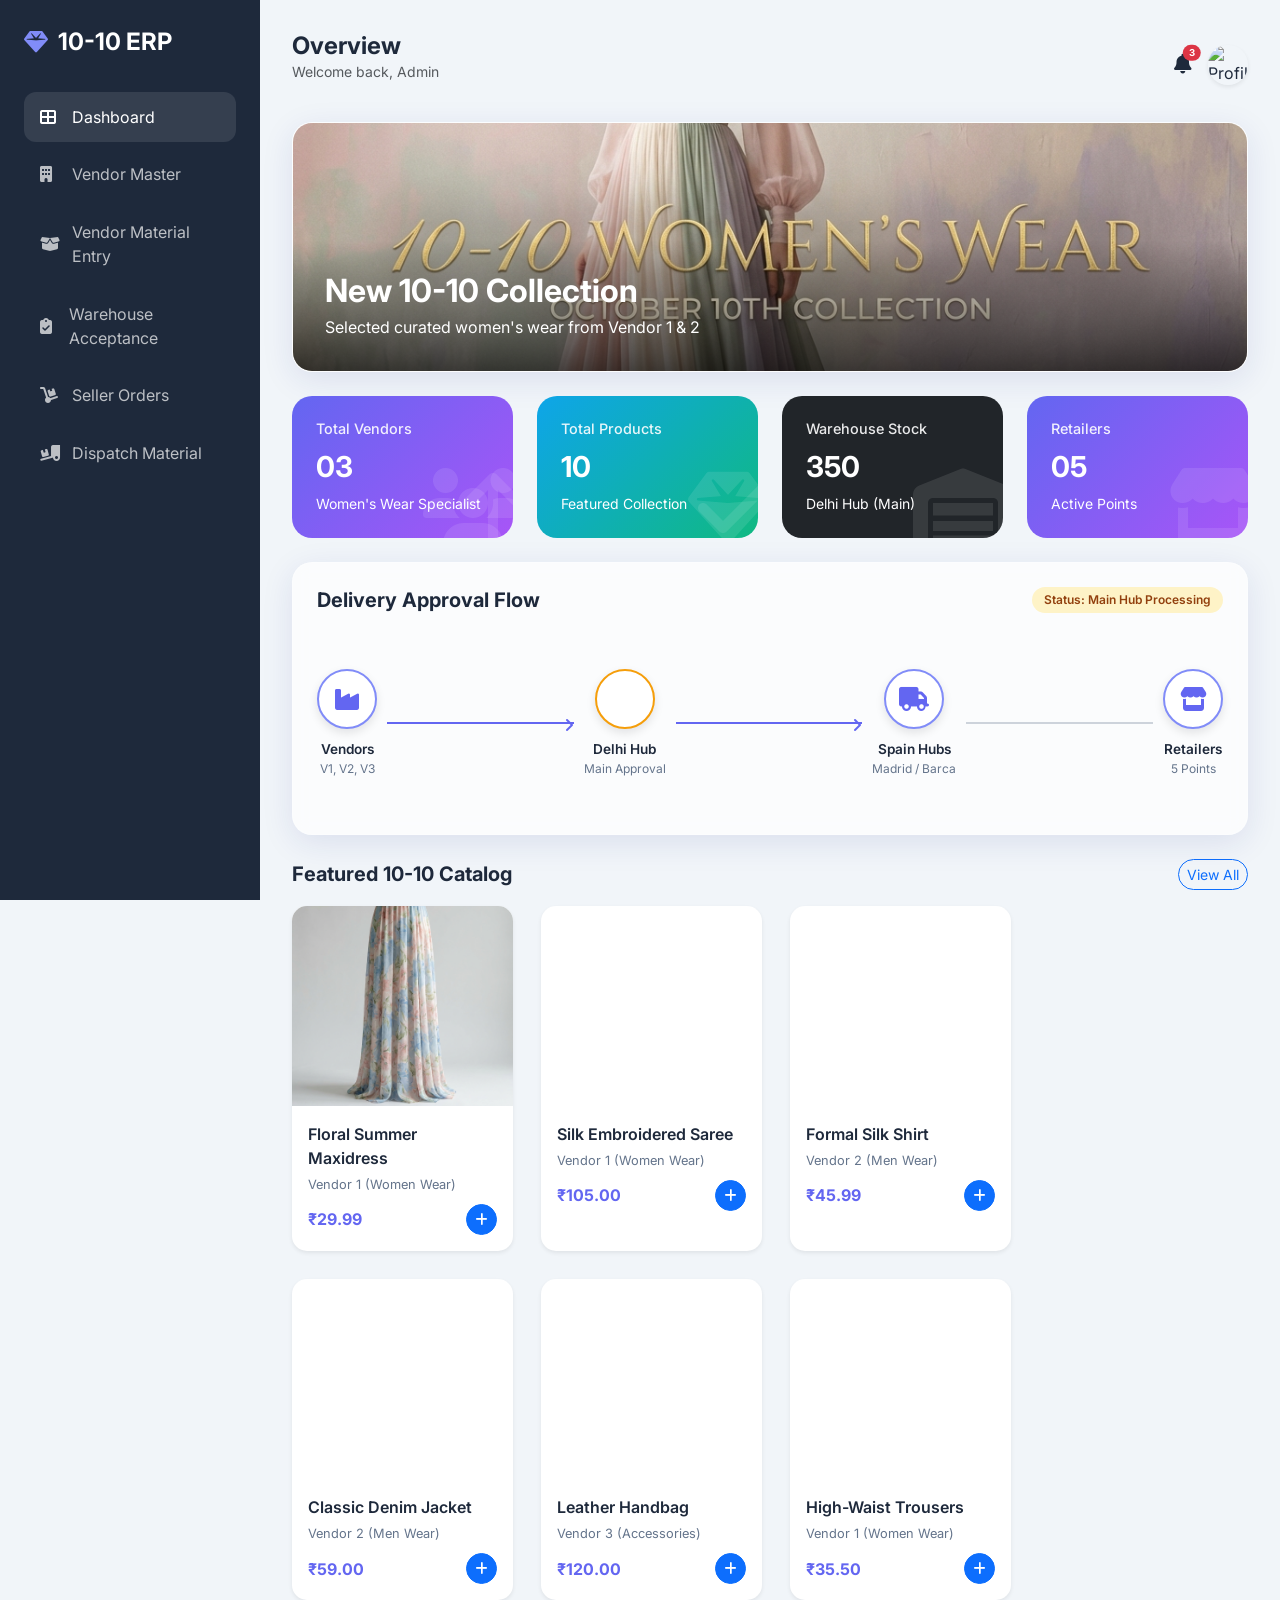
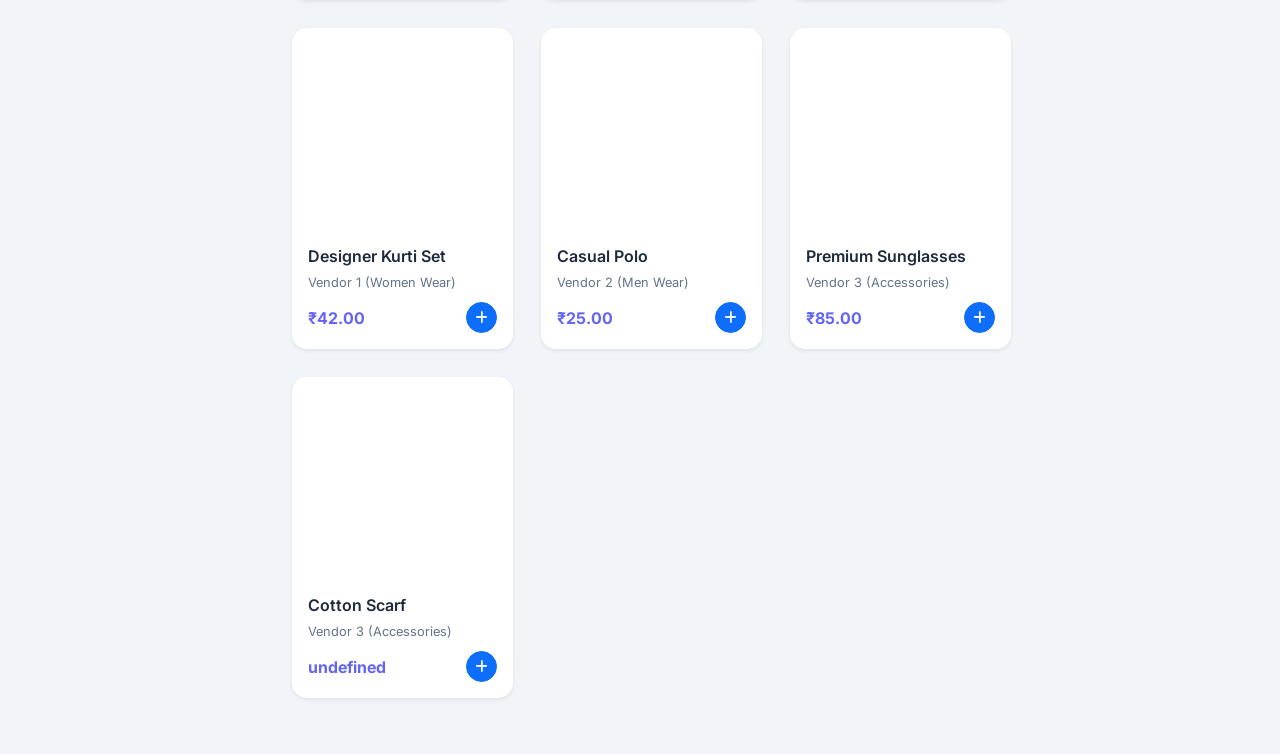
==== commit ab7b9288: "Seller order complet and add seller dropdown" ====
--- a/index.html
+++ b/index.html
@@ -30,7 +30,7 @@
             </div>
             <div class="nav-link" data-tab="vendors">
                 <i class="fas fa-building"></i>
-                <span>Vendor Module</span>
+                <span>Vendor Master</span>
             </div>
             <div class="nav-link" data-tab="vendor-material">
                 <i class="fas fa-box-open"></i>
@@ -45,10 +45,11 @@
                 <span>Seller Orders</span>
             </div>
 
-            <div class="nav-link" data-tab="orders">
-                <i class="fas fa-store"></i>
-                <span>Spain Retail Levels</span>
-            </div>
+            <div class="nav-link" data-tab="fleet-dispatch">
+                <i class="fas fa-truck-loading"></i>
+                <span> Dispatch Material</span>
+            </div>
+
 
         </nav>
     </div>
@@ -394,47 +395,55 @@
                             </p>
                         </div>
                         <div class="d-flex align-items-center gap-2">
-                            <span class="badge bg-purple-light text-purple fw-medium px-3 py-2 rounded-pill">
-                                <i class="fas fa-warehouse me-1"></i> Source: Delhi Hub
-                            </span>
+                            <!-- Source Badge Removed as requested -->
                         </div>
                     </div>
 
                     <form id="distributorForm">
                         <!-- Dispatch Header Info -->
                         <div class="bg-light rounded-4 mb-4 border-dashed p-3">
-                            <div class="row g-4 align-items-center">
-                                <div class="col-md-6">
+                            <div class="row g-3 align-items-end">
+                                <div class="col-md-4">
                                     <label class="form-label small text-uppercase text-muted fw-bold ls-1 mb-3">Select
-                                        Destination Hub (Spain)</label>
-                                    <div class="d-flex gap-4">
+                                        Hub / Retail Destination</label>
+                                    <div class="d-flex gap-3">
                                         <div class="form-check form-check-custom">
                                             <input class="form-check-input" type="radio" name="destinationHub"
                                                 id="destMadrid" value="Madrid" required checked>
-                                            <label class="form-check-label fw-bold" for="destMadrid">
-                                                <i class="fas fa-map-marker-alt text-danger me-2"></i>Madrid
+                                            <label class="form-check-label fw-bold small" for="destMadrid">
+                                                <i class="fas fa-warehouse text-danger me-1"></i>Madrid
                                             </label>
                                         </div>
                                         <div class="form-check form-check-custom">
                                             <input class="form-check-input" type="radio" name="destinationHub"
                                                 id="destBarcelona" value="Barcelona">
-                                            <label class="form-check-label fw-bold" for="destBarcelona">
-                                                <i class="fas fa-map-marker-alt text-info me-2"></i>Barcelona
+                                            <label class="form-check-label fw-bold small" for="destBarcelona">
+                                                <i class="fas fa-warehouse text-info me-1"></i>Barcelona
                                             </label>
                                         </div>
                                     </div>
                                 </div>
-                                <div class="col-md-3">
-                                    <label class="form-label small text-uppercase text-muted fw-bold ls-1">Dispatch
-                                        Date</label>
+                                <div class="col-md-4">
+                                    <label class="form-label small text-uppercase text-muted fw-bold ls-1">Select
+                                        Seller</label>
+                                    <select class="form-select fw-bold" id="distSeller" style="height: 48px">
+                                        <option value="" selected disabled>Choose Seller...</option>
+                                        <option value="Premium Boutique - Madrid">Premium Boutique - Madrid</option>
+                                        <option value="Royal Fabrics - Barcelona">Royal Fabrics - Barcelona</option>
+                                        <option value="Urban Style Store">Urban Style Store</option>
+                                        <option value="Elite Fashion Hub">Elite Fashion Hub</option>
+                                    </select>
+                                </div>
+                                <div class="col-md-2">
+                                    <label class="form-label small text-uppercase text-muted fw-bold ls-1">Date</label>
                                     <input type="date" class="form-control fw-bold" value="2026-01-14"
                                         style="height: 48px" />
                                 </div>
-                                <div class="col-md-3">
-                                    <label class="form-label small text-uppercase text-muted fw-bold ls-1">Reference
+                                <div class="col-md-2">
+                                    <label class="form-label small text-uppercase text-muted fw-bold ls-1">Ref
                                         ID</label>
-                                    <input type="text" class="form-control font-monospace text-muted"
-                                        value="DISP-AUTO-001" readonly style="background: #e9ecef; height: 48px" />
+                                    <input type="text" class="form-control font-monospace text-muted small"
+                                        value="DSP-001" readonly style="background: #e9ecef; height: 48px" />
                                 </div>
                             </div>
                         </div>
@@ -444,18 +453,44 @@
                             <!-- Grid items will be injected by script.js -->
                         </div>
 
-                        <!-- Total Amount Display -->
-                        <div class="row mb-4">
-                            <div class="col-md-12">
-                                <div class="bg-gradient rounded-3"
-                                    style="background: linear-gradient(135deg, #FF8008 0%, #FFC837 100%);">
-                                    <div class="d-flex align-items-center p-3 text-white">
-                                        <span class="h5 mb-0 fw-bold me-2">Total Dispatch Value:</span>
-                                        <span class="h4 mb-0 fw-bold" id="distGrandTotal">€0.00</span>
-                                    </div>
-                                </div>
-                            </div>
-                        </div>
+                        <!-- Financial Summary Section -->
+                        <div class="row g-3 mb-4 bg-light p-3 rounded-4 border mx-0">
+                            <div class="col-md-3">
+                                <label class="form-label small text-uppercase text-muted fw-bold ls-1">Total
+                                    Amount</label>
+                                <div class="input-group">
+                                    <span class="input-group-text bg-white border-end-0 text-muted">€</span>
+                                    <input type="text" class="form-control fw-bold border-start-0 bg-white"
+                                        id="distTotalAmount" value="0.00" readonly>
+                                </div>
+                            </div>
+                            <div class="col-md-3">
+                                <label class="form-label small text-uppercase text-muted fw-bold ls-1">Amount
+                                    Received</label>
+                                <div class="input-group">
+                                    <span class="input-group-text bg-white border-end-0 text-muted">€</span>
+                                    <input type="number" class="form-control fw-bold border-start-0"
+                                        id="distAmountReceived" value="0" min="0" step="0.01">
+                                </div>
+                            </div>
+                            <div class="col-md-3">
+                                <label class="form-label small text-uppercase text-muted fw-bold ls-1 text-danger">Amt
+                                    Pending</label>
+                                <div class="input-group">
+                                    <span class="input-group-text bg-white border-end-0 text-danger opacity-75">€</span>
+                                    <input type="text" class="form-control fw-bold border-start-0 bg-white text-danger"
+                                        id="distAmtPending" value="0.00" readonly>
+                                </div>
+                            </div>
+                            <div class="col-md-3">
+                                <label class="form-label small text-uppercase text-muted fw-bold ls-1">Order Booking
+                                    Date</label>
+                                <input type="date" class="form-control fw-bold" id="distBookingDate">
+                            </div>
+                        </div>
+
+                        <!-- Keep distGrandTotal for script compatibility but hide it or remove if fully switched -->
+                        <span id="distGrandTotal" style="display: none;">€0.00</span>
 
                         <div class="d-flex justify-content-end gap-2">
                             <button type="button" class="btn btn-secondary" id="cancelDistBtn">
@@ -469,141 +504,146 @@
                 </div>
             </div>
 
-            <!-- Orders/Retail Tab -->
-            <div class="tab-content" id="orders" style="display: none">
+            <!--  Dispatch Tab (NEW) -->
+            <div class="tab-content" id="fleet-dispatch" style="display: none">
                 <div class="glass-card">
-                    <h5 class="fw-bold mb-4">
-                        <i class="fas fa-globe-europe me-2 text-primary"></i>Spain Retail Levels & Invoices
-                    </h5>
-
-                    <!-- Retail Stock Overview -->
-                    <div class="mb-5">
-                        <h6 class="text-uppercase text-muted small fw-bold mb-3 ls-1">Retail Stock Distribution</h6>
-                        <div class="table-responsive bg-white rounded-3 shadow-sm border">
-                            <table class="table table-hover align-middle mb-0">
-                                <thead class="bg-light">
-                                    <tr class="text-secondary small text-uppercase">
-                                        <th class="ps-4">Retail Partner</th>
-                                        <th>Last Update</th>
-                                        <th>Stock Depth</th>
-                                        <th class="text-center">Total Qty (pcs)</th>
-                                        <th class="text-end pe-4">Est. Value (EUR)</th>
-                                    </tr>
-                                </thead>
-                                <tbody id="retailLevelTableBody">
-                                    <!-- Dynamic Rows -->
-                                </tbody>
-                            </table>
-                        </div>
-                    </div>
-
-                    <!-- Invoices Section -->
-                    <div>
-                        <div class="d-flex justify-content-between align-items-center mb-3">
-                            <h6 class="text-uppercase text-muted small fw-bold mb-0 ls-1">Generated Invoices</h6>
-                            <button class="btn btn-sm btn-light border" onclick="renderRetailAndInvoices()"><i
-                                    class="fas fa-sync-alt"></i> Refresh</button>
-                        </div>
-                        <div class="table-responsive bg-white rounded-3 shadow-sm border">
-                            <table class="table table-hover align-middle mb-0">
-                                <thead class="bg-light">
-                                    <tr class="text-secondary small text-uppercase">
-                                        <th class="ps-4">Invoice #</th>
-                                        <th>Retailer</th>
-                                        <th>Date</th>
-                                        <th>Amount</th>
-                                        <th>Status</th>
-                                        <th>Action</th>
-                                    </tr>
-                                </thead>
-                                <tbody id="invoiceTableBody">
-                                    <!-- Dynamic Rows -->
-                                </tbody>
-                            </table>
-                        </div>
-                    </div>
-                </div>
-            </div>
-
-
-            <!-- FULL PAGE INVOICE VIEW -->
-            <div class="tab-content" id="invoice-view" style="display: none">
-                <div class="glass-card">
-                    <div class="d-flex justify-content-between align-items-center mb-4 border-bottom pb-3">
+                    <div class="d-flex justify-content-between align-items-center mb-4">
                         <div>
-                            <h5 class="fw-bold mb-1 text-primary">
-                                <i class="fas fa-file-invoice me-2"></i>Official Tax Invoice
+                            <h5 class="fw-bold mb-1">
+                                <i class="fas fa-truck-loading me-2 text-primary"></i>Fleet Management & Dispatch
                             </h5>
-                            <button class="btn btn-sm btn-link text-muted p-0 text-decoration-none"
-                                onclick="$('#invoice-view').hide(); $('#orders').show();">
-                                <i class="fas fa-arrow-left me-1"></i> Back to Reports
-                            </button>
-                        </div>
-                        <div class="text-end">
-                            <span
-                                class="badge bg-success-subtle text-success border border-success px-3 py-2 rounded-pill">
-                                <i class="fas fa-check-circle me-1"></i> PAID
-                            </span>
-                        </div>
-                    </div>
-
-                    <div class="row mb-5">
-                        <div class="col-md-6">
-                            <h6 class="text-muted text-uppercase small fw-bold mb-2">Billed To:</h6>
-                            <h4 class="fw-bold mb-1" id="pageInvoiceTo">Retailer Name</h4>
-                            <p class="text-muted mb-0">Spain Hub Partner</p>
-                        </div>
-                        <div class="col-md-6 text-end">
-                            <h6 class="text-muted text-uppercase small fw-bold mb-2">Invoice Details:</h6>
-                            <p class="mb-1">Invoice ID: <span class="fw-bold font-monospace text-dark"
-                                    id="pageInvoiceId">#INV-000000</span></p>
-                            <p class="mb-0">Date: <span class="fw-bold" id="pageInvoiceDate">Jan 14, 2026</span></p>
-                        </div>
-                    </div>
-
-                    <!-- Invoice Items Table -->
-                    <div class="table-responsive bg-white border rounded-3 mb-4">
-                        <table class="table table-striped mb-0">
-                            <thead class="bg-dark text-white">
+                            <p class="text-muted small mb-0">Manage vehicle logistics and track shipments</p>
+                        </div>
+                        <span class="badge bg-primary-subtle text-primary px-3 py-2 rounded-pill">
+                            <i class="fas fa-clock me-1"></i> Pending Dispatch: <span id="pendingDispatchCount">0</span>
+                        </span>
+                    </div>
+
+                    <!-- Centered All Clear Message (NEW) -->
+                    <div id="dispatchAllClear" class="text-center py-5 bg-white rounded-4 border border-dashed"
+                        style="display: none;">
+                        <img src="https://cdni.iconscout.com/illustration/premium/thumb/success-concept-2130351-1800912.png"
+                            height="150" class="mb-3 opacity-75">
+                        <h5 class="fw-bold">All caught up!</h5>
+                        <p class="text-muted small">No orders are currently waiting for logistics assignment.</p>
+                        <button class="btn btn-primary btn-sm px-4 rounded-pill mt-2"
+                            onclick="showTab('material-distributor')">
+                            Go to Seller Orders <i class="fas fa-arrow-right ms-1"></i>
+                        </button>
+                    </div>
+
+                    <div class="row g-4" id="dispatchMainRow">
+                        <!-- Pending Orders List -->
+                        <div class="col-lg-4">
+                            <h6 class="text-uppercase text-muted small fw-bold mb-3 ls-1">Ready for Dispatch</h6>
+                            <div class="list-group shadow-sm border rounded-4 overflow-hidden" id="pendingDispatchList">
+                                <!-- Dynamic Items -->
+                                <div class="list-group-item text-center py-5 text-muted">
+                                    <i class="fas fa-box-open fs-2 mb-2 opacity-25"></i>
+                                    <p class="mb-0">No orders pending dispatch</p>
+                                </div>
+                            </div>
+                        </div>
+
+                        <!-- Logistics Form -->
+                        <div class="col-lg-8" id="dispatchViewCol">
+                            <div class="bg-light rounded-4 p-4 border" id="dispatchFormContainer"
+                                style="display: none; min-height: 400px;">
+                                <h6 class="fw-bold mb-4 d-flex align-items-center">
+                                    <i class="fas fa-info-circle me-2 text-primary"></i>
+                                    <span>Assign Logistics for Order: <span id="activeDispatchOrderId"
+                                            class="text-primary font-monospace">#ORD-000</span></span>
+                                </h6>
+
+                                <form id="logisticsEntryForm">
+                                    <div class="row g-3 mb-4">
+                                        <div class="col-md-6">
+                                            <label
+                                                class="form-label small text-uppercase text-muted fw-bold ls-1">Transporter
+                                                Name</label>
+                                            <input type="text" class="form-control" id="logTransporter"
+                                                placeholder="e.g. DHL, BlueDart" style="height: 48px" required>
+                                        </div>
+                                        <div class="col-md-6">
+                                            <label
+                                                class="form-label small text-uppercase text-muted fw-bold ls-1">Vehicle
+                                                Number</label>
+                                            <input type="text" class="form-control font-monospace" id="logVehicleNo"
+                                                placeholder="ES 1234 XY" style="height: 48px" required>
+                                        </div>
+                                        <div class="col-md-6">
+                                            <label
+                                                class="form-label small text-uppercase text-muted fw-bold ls-1">Driver
+                                                Name</label>
+                                            <input type="text" class="form-control" id="logDriverName"
+                                                placeholder="Driver Full Name" style="height: 48px" required>
+                                        </div>
+                                        <div class="col-md-6">
+                                            <label
+                                                class="form-label small text-uppercase text-muted fw-bold ls-1">Driver
+                                                Contact</label>
+                                            <input type="text" class="form-control" id="logDriverContact"
+                                                placeholder="+34 XXX XXX XXX" style="height: 48px" required>
+                                        </div>
+                                        <div class="col-md-12">
+                                            <label
+                                                class="form-label small text-uppercase text-muted fw-bold ls-1">Specific
+                                                Instructions</label>
+                                            <textarea class="form-control" id="logRemarks" rows="3"
+                                                placeholder="Route details or delivery preference..."></textarea>
+                                        </div>
+                                    </div>
+
+                                    <div class="d-flex justify-content-end gap-2 pt-3 border-top">
+                                        <button type="button" class="btn btn-outline-secondary px-3 btn-sm"
+                                            onclick="$('#dispatchFormContainer').fadeOut();">Cancel</button>
+                                        <button type="submit" class="btn btn-primary px-4 btn-sm">Confirm &
+                                            Dispatch</button>
+                                    </div>
+                                </form>
+                            </div>
+                        </div>
+                    </div>
+
+                </div> <!-- Close primary glass-card -->
+
+                <!-- Dispatched History Section (Now in its own glass-card) -->
+                <div class="glass-card mt-4">
+                    <div class="d-flex justify-content-between align-items-center mb-4">
+                        <div>
+                            <h5 class="fw-bold mb-1">
+                                <i class="fas fa-history me-2 text-primary"></i>Dispatched History
+                            </h5>
+                            <p class="text-muted small mb-0">Records of completed fleet assignments</p>
+                        </div>
+                        <button class="btn btn-sm btn-outline-secondary" onclick="renderDispatchedHistory()"><i
+                                class="fas fa-sync-alt me-1"></i> Refresh</button>
+                    </div>
+                    <div class="table-responsive bg-white rounded-4 border shadow-sm">
+                        <table class="table table-hover align-middle mb-0">
+                            <thead class="bg-light text-uppercase">
+                                <tr class="small fw-bold border-bottom">
+                                    <th class="ps-4 py-3">Dispatch ID</th>
+                                    <th>Order ID</th>
+                                    <th>Transporter</th>
+                                    <th>Vehicle No</th>
+                                    <th>Driver</th>
+                                    <th>Destination</th>
+                                    <th class="text-end pe-4">Status</th>
+                                </tr>
+                            </thead>
+                            <tbody id="dispatchedHistoryBody">
                                 <tr>
-                                    <th class="py-3 ps-4">Item Description</th>
-                                    <th class="py-3 text-center">Quantity</th>
-                                    <th class="py-3 text-end">Unit Price (EUR)</th>
-                                    <th class="py-3 text-end pe-4">Total (EUR)</th>
-                                </tr>
-                            </thead>
-                            <tbody id="pageInvoiceItems">
-                                <!-- Dynamic Items -->
+                                    <td colspan="7" class="text-center py-5 text-muted small">
+                                        No dispatched records found.
+                                    </td>
+                                </tr>
                             </tbody>
-                            <tfoot class="bg-light">
-                                <tr>
-                                    <td colspan="3" class="text-end fw-bold py-3">Subtotal:</td>
-                                    <td class="text-end py-3 pe-4 fw-bold" id="pageInvoiceSubtotal">€0.00</td>
-                                </tr>
-                                <tr>
-                                    <td colspan="3" class="text-end fw-bold py-3 text-muted">Tax (15%):</td>
-                                    <td class="text-end py-3 pe-4 fw-bold text-muted" id="pageInvoiceTax">€0.00</td>
-                                </tr>
-                                <tr class="border-top border-2 border-primary">
-                                    <td colspan="3" class="text-end fw-bold py-4 fs-5">Grand Total:</td>
-                                    <td class="text-end py-4 pe-4 fw-bold fs-4 text-primary" id="pageInvoiceTotal">€0.00
-                                    </td>
-                                </tr>
-                            </tfoot>
                         </table>
                     </div>
-
-                    <!-- Footer Actions -->
-                    <div class="d-flex justify-content-end gap-3 no-print">
-                        <button class="btn btn-outline-secondary" onclick="window.print()">
-                            <i class="fas fa-print me-2"></i> Print Intent
-                        </button>
-                        <button class="btn btn-primary" onclick="$('#invoice-view').hide(); $('#orders').show();">
-                            <i class="fas fa-check me-2"></i> Done
-                        </button>
-                    </div>
-                </div>
-            </div>
+                </div>
+            </div>
+
         </div>
     </div>
     <!-- Invoice Modal (REMOVED/UNUSED now) -->
@@ -749,73 +789,6 @@
     </div>
     </div>
 
-    <!-- Invoice Modal (Restored) -->
-    <div class="modal fade" id="invoiceModal" tabindex="-1">
-        <div class="modal-dialog modal-lg modal-dialog-centered">
-            <div class="modal-content glass-card border-0 p-0">
-                <div class="modal-header border-bottom-0 p-4 pb-0">
-                    <h5 class="modal-title fw-bold text-primary">
-                        <i class="fas fa-file-invoice me-2"></i>Official Tax Invoice
-                    </h5>
-                    <button type="button" class="btn-close" data-bs-dismiss="modal"></button>
-                </div>
-                <div class="modal-body p-4">
-                    <div class="d-flex justify-content-between mb-4">
-                        <div>
-                            <h6 class="text-muted text-uppercase small fw-bold mb-1">Billed To:</h6>
-                            <h5 class="fw-bold mb-0" id="modalInvoiceTo">Retailer Name</h5>
-                        </div>
-                        <div class="text-end">
-                            <span
-                                class="badge bg-success-subtle text-success border border-success px-3 py-1 rounded-pill mb-2">
-                                <i class="fas fa-check-circle me-1"></i> PAID
-                            </span>
-                            <div class="small text-muted">Invoice ID: <span class="fw-bold text-dark font-monospace"
-                                    id="modalInvoiceId">#INV-000</span></div>
-                            <div class="small text-muted">Date: <span class="fw-bold text-dark"
-                                    id="modalInvoiceDate">Jan 14, 2026</span></div>
-                        </div>
-                    </div>
-
-                    <div class="table-responsive bg-light rounded-3 border mb-3">
-                        <table class="table table-borderless mb-0">
-                            <thead class="border-bottom">
-                                <tr class="text-muted small text-uppercase">
-                                    <th class="ps-3 py-2">Item</th>
-                                    <th class="text-center py-2">Qty</th>
-                                    <th class="text-end py-2">Price</th>
-                                    <th class="text-end pe-3 py-2">Total</th>
-                                </tr>
-                            </thead>
-                            <tbody id="modalInvoiceItemsBody">
-                                <!-- Dynamic Items -->
-                            </tbody>
-                            <tfoot class="border-top">
-                                <tr>
-                                    <td colspan="3" class="text-end fw-bold pt-3">Subtotal:</td>
-                                    <td class="text-end fw-bold pt-3 pe-3" id="modalInvoiceSubtotal">€0.00</td>
-                                </tr>
-                                <tr>
-                                    <td colspan="3" class="text-end fw-bold text-muted">Tax (15%):</td>
-                                    <td class="text-end fw-bold text-muted pe-3" id="modalInvoiceTax">€0.00</td>
-                                </tr>
-                                <tr>
-                                    <td colspan="3" class="text-end fw-bold text-primary fs-5 pb-3">Grand Total:</td>
-                                    <td class="text-end fw-bold text-primary fs-5 pb-3 pe-3" id="modalInvoiceTotal">
-                                        €0.00</td>
-                                </tr>
-                            </tfoot>
-                        </table>
-                    </div>
-                </div>
-                <div class="modal-footer border-top-0 p-4 pt-0">
-                    <button type="button" class="btn btn-outline-secondary btn-sm" onclick="window.print()">
-                        <i class="fas fa-print me-2"></i> Print
-                    </button>
-                    <button type="button" class="btn btn-primary btn-sm" data-bs-dismiss="modal">Close</button>
-                </div>
-            </div>
-        </div>
-    </div>
+
 
 </html>
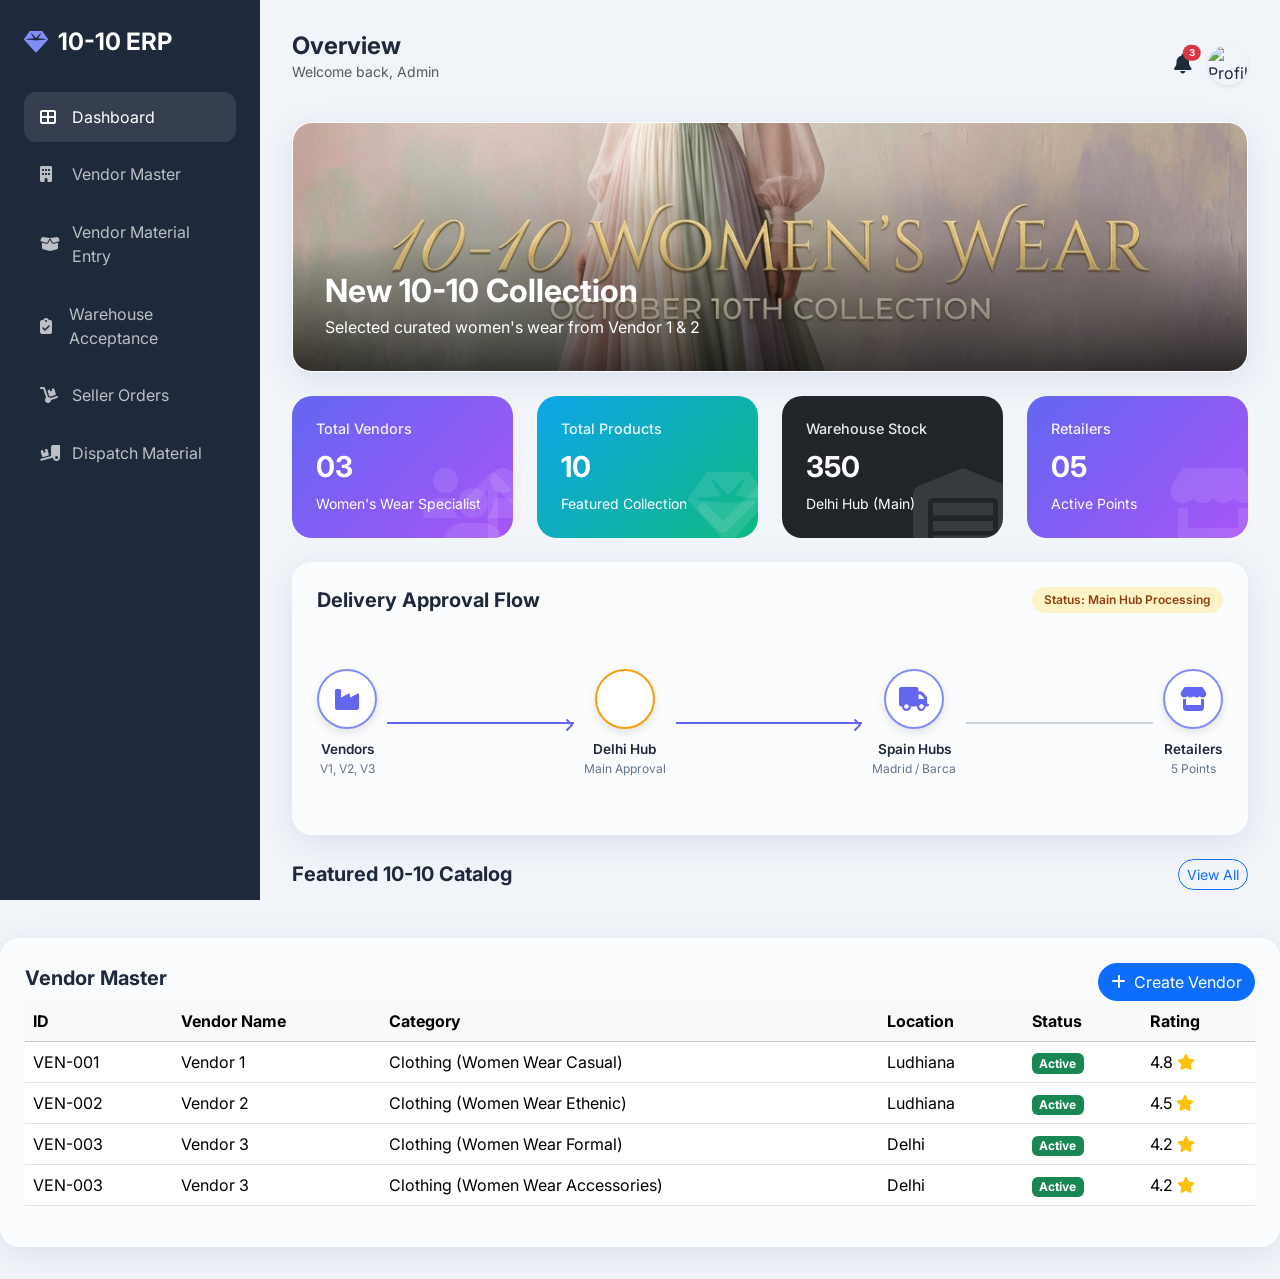
==== commit 6e11fef0: "diffrent fill of all pages" ====
--- a/index.html
+++ b/index.html
@@ -4,7 +4,7 @@
 <head>
     <meta charset="UTF-8" />
     <meta name="viewport" content="width=device-width, initial-scale=1.0" />
-    <title>10-10 Women's Wear | Vendor POC</title>
+    <title>Dashboard | 10-10 Women's Wear ERP</title>
     <!-- Google Fonts -->
     <link href="https://fonts.googleapis.com/css2?family=Inter:wght@300;400;500;600;700&display=swap"
         rel="stylesheet" />
@@ -24,33 +24,30 @@
             <span>10-10 ERP</span>
         </div>
         <nav>
-            <div class="nav-link active" data-tab="dashboard">
+            <a href="index.html" class="nav-link">
                 <i class="fas fa-th-large"></i>
                 <span>Dashboard</span>
-            </div>
-            <div class="nav-link" data-tab="vendors">
+            </a>
+            <a href="vendors.html" class="nav-link">
                 <i class="fas fa-building"></i>
                 <span>Vendor Master</span>
-            </div>
-            <div class="nav-link" data-tab="vendor-material">
+            </a>
+            <a href="vendor-material.html" class="nav-link">
                 <i class="fas fa-box-open"></i>
                 <span>Vendor Material Entry</span>
-            </div>
-            <div class="nav-link" data-tab="inventory">
+            </a>
+            <a href="warehouse-acceptance.html" class="nav-link">
                 <i class="fas fa-clipboard-check"></i>
                 <span>Warehouse Acceptance</span>
-            </div>
-            <div class="nav-link" data-tab="material-distributor">
+            </a>
+            <a href="seller-orders.html" class="nav-link">
                 <i class="fas fa-dolly"></i>
                 <span>Seller Orders</span>
-            </div>
-
-            <div class="nav-link" data-tab="fleet-dispatch">
+            </a>
+            <a href="dispatch-material.html" class="nav-link">
                 <i class="fas fa-truck-loading"></i>
-                <span> Dispatch Material</span>
-            </div>
-
-
+                <span>Dispatch Material</span>
+            </a>
         </nav>
     </div>
 
@@ -74,8 +71,8 @@
         </div>
 
         <div id="content-area">
-            <!-- Dashboard Tab (Default) -->
-            <div class="tab-content" id="dashboard">
+            <!-- Dashboard Content -->
+            <div>
                 <!-- Hero Banner -->
                 <div class="glass-card p-0 overflow-hidden mb-4" style="height: 250px">
                     <div style="
@@ -191,460 +188,419 @@
                     <!-- Products will be injected here -->
                 </div>
             </div>
-
-            <!-- Vendors Tab -->
-            <div class="tab-content" id="vendors" style="display: none">
-                <div class="glass-card">
-                    <div class="d-flex justify-content-between align-items-center">
-                        <h5 class="fw-bold">Vendor Master</h5>
-                        <button class="btn btn-primary rounded-pill">
-                            <i class="fas fa-plus me-2"></i>Create Vendor
-                        </button>
-                    </div>
-                    <div class="table-responsive">
-                        <table class="table table-hover">
-                            <thead class="table-light">
-                                <tr>
-                                    <th>ID</th>
-                                    <th>Vendor Name</th>
-                                    <th>Category</th>
-                                    <th>Location</th>
-                                    <th>Status</th>
-                                    <th>Rating</th>
-                                </tr>
-                            </thead>
-                            <tbody>
-                                <tr>
-                                    <td>VEN-001</td>
-                                    <td>Vendor 1</td>
-                                    <td>Clothing (Women Wear Casual)</td>
-                                    <td>Ludhiana</td>
-                                    <td><span class="badge bg-success">Active</span></td>
-                                    <td>4.8 <i class="fas fa-star text-warning"></i></td>
-                                </tr>
-                                <tr>
-                                    <td>VEN-002</td>
-                                    <td>Vendor 2</td>
-                                    <td>Clothing (Women Wear Ethenic)</td>
-                                    <td>Ludhiana</td>
-                                    <td><span class="badge bg-success">Active</span></td>
-                                    <td>4.5 <i class="fas fa-star text-warning"></i></td>
-                                </tr>
-                                <tr>
-                                    <td>VEN-003</td>
-                                    <td>Vendor 3</td>
-                                    <td>Clothing (Women Wear Formal)</td>
-                                    <td>Delhi</td>
-                                    <td><span class="badge bg-success">Active</span></td>
-                                    <td>4.2 <i class="fas fa-star text-warning"></i></td>
-                                </tr>
-                                <tr>
-                                    <td>VEN-003</td>
-                                    <td>Vendor 3</td>
-                                    <td>Clothing (Women Wear Accessories)</td>
-                                    <td>Delhi</td>
-                                    <td><span class="badge bg-success">Active</span></td>
-                                    <td>4.2 <i class="fas fa-star text-warning"></i></td>
-                                </tr>
-                            </tbody>
-                        </table>
-                    </div>
-                </div>
-            </div>
-
-            <!-- Inventory Tab -->
-            <div class="tab-content" id="inventory" style="display: none">
-                <div class="glass-card">
-                    <div class="d-flex justify-content-between align-items-center mb-4">
-                        <h5 class="fw-bold mb-0">Warehouse Acceptance</h5>
-                        <ul class="nav nav-pills" id="warehouseTabs">
-                            <li class="nav-item">
-                                <a class="nav-link active" href="javascript:void(0)" data-filter="All">All</a>
-                            </li>
-                            <li class="nav-item">
-                                <a class="nav-link" href="javascript:void(0)" data-filter="Delhi">Delhi</a>
-                            </li>
-                            <li class="nav-item">
-                                <a class="nav-link" href="javascript:void(0)" data-filter="Madrid">Madrid</a>
-                            </li>
-                            <li class="nav-item">
-                                <a class="nav-link" href="javascript:void(0)" data-filter="Barcelona">Barcelona</a>
-                            </li>
-                        </ul>
-                    </div>
-
-                    <div class="table-responsive">
-                        <table class="table table-hover align-middle">
-                            <thead class="table-light">
-                                <tr>
-                                    <th>Order ID</th>
-                                    <th>Date</th>
-                                    <th>Destination</th>
-                                    <th>Items</th>
-                                    <th>Total Amount</th>
-                                    <th>Status</th>
-                                    <th>Action</th>
-                                </tr>
-                            </thead>
-                            <tbody id="shipmentTableBody">
-                                <!-- Shipments will be injected here -->
-                                <tr id="empty-shipment-msg">
-                                    <td colspan="7" class="text-center py-4 text-muted">
-                                        No pending shipments found.
-                                    </td>
-                                </tr>
-                            </tbody>
-                        </table>
-                    </div>
-                </div>
-
-                <!-- Dispatch & Approval Form -->
-            </div>
-
-            <!-- Vendor Material Tab -->
-            <div class="tab-content" id="vendor-material" style="display: none">
-                <div class="glass-card">
-                    <h5 class="fw-bold mb-4">
-                        <i class="fas fa-box-open me-2"></i>Vendor Material Entry
-                    </h5>
-                    <form id="materialForm">
-                        <!-- Product Selection Grid -->
-                        <div class="row g-4 mb-4" id="material-selection-grid">
-                            <!-- Grid items will be injected by script.js -->
-                        </div>
-
-                        <!-- Total Amount Display -->
-                        <div class="row mb-4">
-                            <div class="col-md-12">
-                                <div class="bg-gradient rounded-3" style="
+        </div>
+    </div>
+
+
+    <!-- jQuery and Bootstrap JS -->
+    <div class="glass-card">
+        <div class="d-flex justify-content-between align-items-center">
+            <h5 class="fw-bold">Vendor Master</h5>
+            <button class="btn btn-primary rounded-pill">
+                <i class="fas fa-plus me-2"></i>Create Vendor
+            </button>
+        </div>
+        <div class="table-responsive">
+            <table class="table table-hover">
+                <thead class="table-light">
+                    <tr>
+                        <th>ID</th>
+                        <th>Vendor Name</th>
+                        <th>Category</th>
+                        <th>Location</th>
+                        <th>Status</th>
+                        <th>Rating</th>
+                    </tr>
+                </thead>
+                <tbody>
+                    <tr>
+                        <td>VEN-001</td>
+                        <td>Vendor 1</td>
+                        <td>Clothing (Women Wear Casual)</td>
+                        <td>Ludhiana</td>
+                        <td><span class="badge bg-success">Active</span></td>
+                        <td>4.8 <i class="fas fa-star text-warning"></i></td>
+                    </tr>
+                    <tr>
+                        <td>VEN-002</td>
+                        <td>Vendor 2</td>
+                        <td>Clothing (Women Wear Ethenic)</td>
+                        <td>Ludhiana</td>
+                        <td><span class="badge bg-success">Active</span></td>
+                        <td>4.5 <i class="fas fa-star text-warning"></i></td>
+                    </tr>
+                    <tr>
+                        <td>VEN-003</td>
+                        <td>Vendor 3</td>
+                        <td>Clothing (Women Wear Formal)</td>
+                        <td>Delhi</td>
+                        <td><span class="badge bg-success">Active</span></td>
+                        <td>4.2 <i class="fas fa-star text-warning"></i></td>
+                    </tr>
+                    <tr>
+                        <td>VEN-003</td>
+                        <td>Vendor 3</td>
+                        <td>Clothing (Women Wear Accessories)</td>
+                        <td>Delhi</td>
+                        <td><span class="badge bg-success">Active</span></td>
+                        <td>4.2 <i class="fas fa-star text-warning"></i></td>
+                    </tr>
+                </tbody>
+            </table>
+        </div>
+    </div>
+    </div>
+
+    <!-- Inventory Tab -->
+    <div class="tab-content" id="inventory" style="display: none">
+        <div class="glass-card">
+            <div class="d-flex justify-content-between align-items-center mb-4">
+                <h5 class="fw-bold mb-0">Warehouse Acceptance</h5>
+                <ul class="nav nav-pills" id="warehouseTabs">
+                    <li class="nav-item">
+                        <a class="nav-link active" href="javascript:void(0)" data-filter="All">All</a>
+                    </li>
+                    <li class="nav-item">
+                        <a class="nav-link" href="javascript:void(0)" data-filter="Delhi">Delhi</a>
+                    </li>
+                    <li class="nav-item">
+                        <a class="nav-link" href="javascript:void(0)" data-filter="Madrid">Madrid</a>
+                    </li>
+                    <li class="nav-item">
+                        <a class="nav-link" href="javascript:void(0)" data-filter="Barcelona">Barcelona</a>
+                    </li>
+                </ul>
+            </div>
+
+            <div class="table-responsive">
+                <table class="table table-hover align-middle">
+                    <thead class="table-light">
+                        <tr>
+                            <th>Order ID</th>
+                            <th>Date</th>
+                            <th>Destination</th>
+                            <th>Items</th>
+                            <th>Total Amount</th>
+                            <th>Status</th>
+                            <th>Action</th>
+                        </tr>
+                    </thead>
+                    <tbody id="shipmentTableBody">
+                        <!-- Shipments will be injected here -->
+                        <tr id="empty-shipment-msg">
+                            <td colspan="7" class="text-center py-4 text-muted">
+                                No pending shipments found.
+                            </td>
+                        </tr>
+                    </tbody>
+                </table>
+            </div>
+        </div>
+
+        <!-- Dispatch & Approval Form -->
+    </div>
+
+    <!-- Vendor Material Tab -->
+    <div class="tab-content" id="vendor-material" style="display: none">
+        <div class="glass-card">
+            <h5 class="fw-bold mb-4">
+                <i class="fas fa-box-open me-2"></i>Vendor Material Entry
+            </h5>
+            <form id="materialForm">
+                <!-- Product Selection Grid -->
+                <div class="row g-4 mb-4" id="material-selection-grid">
+                    <!-- Grid items will be injected by script.js -->
+                </div>
+
+                <!-- Total Amount Display -->
+                <div class="row mb-4">
+                    <div class="col-md-12">
+                        <div class="bg-gradient rounded-3" style="
                       background: linear-gradient(
                         135deg,
                         #667eea 0%,
                         #764ba2 100%
                       );
                     ">
-                                    <div class="d-flex align-items-center">
-                                        <span class="h5 mb-0 fw-bold">Total Amount:</span>
-                                        <span class="h4 mb-0 fw-bold" id="grandTotal">€0.00</span>
-                                    </div>
+                            <div class="d-flex align-items-center">
+                                <span class="h5 mb-0 fw-bold">Total Amount:</span>
+                                <span class="h4 mb-0 fw-bold" id="grandTotal">€0.00</span>
+                            </div>
+                        </div>
+                    </div>
+                </div>
+
+                <!-- Dispatch & Remarks Section -->
+                <div id="dispatch-section" style="display: none" class="animate-fade-in">
+                    <h6 class="text-primary mb-3">
+                        <i class="fas fa-warehouse me-2"></i>Dispatch Details
+                    </h6>
+                    <div class="row g-3 mb-4">
+                        <div class="col-md-4">
+                            <label class="form-label">Dispatch to</label>
+                            <select class="form-select" id="dispatchWarehouse" required>
+                                <option value="" selected disabled>
+                                    Select Warehouse
+                                </option>
+                                <option value="Delhi">Delhi</option>
+                                <option value="Madrid">Madrid</option>
+                                <option value="Barcelona">Barcelona</option>
+                            </select>
+                        </div>
+                        <div class="col-md-4">
+                            <label class="form-label">Dispatch Date</label>
+                            <input type="date" class="form-control" id="dispatchDate" />
+                        </div>
+                        <div class="col-md-4">
+                            <label class="form-label">Expected Delivery Date</label>
+                            <input type="date" class="form-control" id="expectedDate" />
+                        </div>
+                        <div class="col-md-12">
+                            <label class="form-label">Remarks</label>
+                            <textarea class="form-control" id="remarks" rows="3"
+                                placeholder="Enter any additional notes or special instructions..."></textarea>
+                        </div>
+                    </div>
+
+                    <!-- Actions -->
+                    <div class="d-flex justify-content-end gap-2">
+                        <button type="button" class="btn btn-secondary" id="cancelBtn">
+                            <i class="fas fa-times me-2"></i>Cancel
+                        </button>
+                        <button type="submit" class="btn btn-primary">
+                            <i class="fas fa-paper-plane me-2"></i>Submit
+                        </button>
+                    </div>
+                </div>
+
+                <div id="empty-selection-msg" class="text-center text-muted py-5">
+                    <i class="fas fa-tshirt fs-1 mb-3 opacity-25"></i>
+                    <p>Select products from the grid above to start your order.</p>
+                </div>
+            </form>
+        </div>
+    </div>
+
+    <!-- Material Distributor Tab (Redesigned as Retail Dispatch Console) -->
+    <div class="tab-content" id="material-distributor" style="display: none">
+        <div class="glass-card">
+            <div class="d-flex justify-content-between align-items-center border-bottom">
+                <div>
+                    <h5 class="fw-bold mb-1">
+                        <i class="fas fa-dolly me-2 text-primary"></i>Seller Orders
+                    </h5>
+                    <p class="text-muted small mb-0">
+                        Dispatch products to European destinations
+                    </p>
+                </div>
+                <div class="d-flex align-items-center gap-2">
+                    <!-- Source Badge Removed as requested -->
+                </div>
+            </div>
+
+            <form id="distributorForm">
+                <!-- Dispatch Header Info -->
+                <div class="bg-light rounded-4 mb-4 border-dashed p-3">
+                    <div class="row g-3 align-items-end">
+                        <div class="col-md-4">
+                            <label class="form-label small text-uppercase text-muted fw-bold ls-1 mb-3">Select
+                                Hub / Retail Destination</label>
+                            <div class="d-flex gap-3">
+                                <div class="form-check form-check-custom">
+                                    <input class="form-check-input" type="radio" name="destinationHub" id="destMadrid"
+                                        value="Madrid" required checked>
+                                    <label class="form-check-label fw-bold small" for="destMadrid">
+                                        <i class="fas fa-warehouse text-danger me-1"></i>Madrid
+                                    </label>
+                                </div>
+                                <div class="form-check form-check-custom">
+                                    <input class="form-check-input" type="radio" name="destinationHub"
+                                        id="destBarcelona" value="Barcelona">
+                                    <label class="form-check-label fw-bold small" for="destBarcelona">
+                                        <i class="fas fa-warehouse text-info me-1"></i>Barcelona
+                                    </label>
                                 </div>
                             </div>
                         </div>
-
-                        <!-- Dispatch & Remarks Section -->
-                        <div id="dispatch-section" style="display: none" class="animate-fade-in">
-                            <h6 class="text-primary mb-3">
-                                <i class="fas fa-warehouse me-2"></i>Dispatch Details
-                            </h6>
-                            <div class="row g-3 mb-4">
-                                <div class="col-md-4">
-                                    <label class="form-label">Dispatch to</label>
-                                    <select class="form-select" id="dispatchWarehouse" required>
-                                        <option value="" selected disabled>
-                                            Select Warehouse
-                                        </option>
-                                        <option value="Delhi">Delhi</option>
-                                        <option value="Madrid">Madrid</option>
-                                        <option value="Barcelona">Barcelona</option>
-                                    </select>
-                                </div>
-                                <div class="col-md-4">
-                                    <label class="form-label">Dispatch Date</label>
-                                    <input type="date" class="form-control" id="dispatchDate" />
-                                </div>
-                                <div class="col-md-4">
-                                    <label class="form-label">Expected Delivery Date</label>
-                                    <input type="date" class="form-control" id="expectedDate" />
-                                </div>
-                                <div class="col-md-12">
-                                    <label class="form-label">Remarks</label>
-                                    <textarea class="form-control" id="remarks" rows="3"
-                                        placeholder="Enter any additional notes or special instructions..."></textarea>
-                                </div>
-                            </div>
-
-                            <!-- Actions -->
-                            <div class="d-flex justify-content-end gap-2">
-                                <button type="button" class="btn btn-secondary" id="cancelBtn">
-                                    <i class="fas fa-times me-2"></i>Cancel
-                                </button>
-                                <button type="submit" class="btn btn-primary">
-                                    <i class="fas fa-paper-plane me-2"></i>Submit
-                                </button>
-                            </div>
-                        </div>
-
-                        <div id="empty-selection-msg" class="text-center text-muted py-5">
-                            <i class="fas fa-tshirt fs-1 mb-3 opacity-25"></i>
-                            <p>Select products from the grid above to start your order.</p>
-                        </div>
-                    </form>
-                </div>
-            </div>
-
-            <!-- Material Distributor Tab (Redesigned as Retail Dispatch Console) -->
-            <div class="tab-content" id="material-distributor" style="display: none">
-                <div class="glass-card">
-                    <div class="d-flex justify-content-between align-items-center border-bottom">
-                        <div>
-                            <h5 class="fw-bold mb-1">
-                                <i class="fas fa-dolly me-2 text-primary"></i>Seller Orders
-                            </h5>
-                            <p class="text-muted small mb-0">
-                                Dispatch products to European destinations
-                            </p>
-                        </div>
-                        <div class="d-flex align-items-center gap-2">
-                            <!-- Source Badge Removed as requested -->
-                        </div>
-                    </div>
-
-                    <form id="distributorForm">
-                        <!-- Dispatch Header Info -->
-                        <div class="bg-light rounded-4 mb-4 border-dashed p-3">
-                            <div class="row g-3 align-items-end">
-                                <div class="col-md-4">
-                                    <label class="form-label small text-uppercase text-muted fw-bold ls-1 mb-3">Select
-                                        Hub / Retail Destination</label>
-                                    <div class="d-flex gap-3">
-                                        <div class="form-check form-check-custom">
-                                            <input class="form-check-input" type="radio" name="destinationHub"
-                                                id="destMadrid" value="Madrid" required checked>
-                                            <label class="form-check-label fw-bold small" for="destMadrid">
-                                                <i class="fas fa-warehouse text-danger me-1"></i>Madrid
-                                            </label>
-                                        </div>
-                                        <div class="form-check form-check-custom">
-                                            <input class="form-check-input" type="radio" name="destinationHub"
-                                                id="destBarcelona" value="Barcelona">
-                                            <label class="form-check-label fw-bold small" for="destBarcelona">
-                                                <i class="fas fa-warehouse text-info me-1"></i>Barcelona
-                                            </label>
-                                        </div>
-                                    </div>
-                                </div>
-                                <div class="col-md-4">
-                                    <label class="form-label small text-uppercase text-muted fw-bold ls-1">Select
-                                        Seller</label>
-                                    <select class="form-select fw-bold" id="distSeller" style="height: 48px">
-                                        <option value="" selected disabled>Choose Seller...</option>
-                                        <option value="Premium Boutique - Madrid">Premium Boutique - Madrid</option>
-                                        <option value="Royal Fabrics - Barcelona">Royal Fabrics - Barcelona</option>
-                                        <option value="Urban Style Store">Urban Style Store</option>
-                                        <option value="Elite Fashion Hub">Elite Fashion Hub</option>
-                                    </select>
-                                </div>
-                                <div class="col-md-2">
-                                    <label class="form-label small text-uppercase text-muted fw-bold ls-1">Date</label>
-                                    <input type="date" class="form-control fw-bold" value="2026-01-14"
-                                        style="height: 48px" />
-                                </div>
-                                <div class="col-md-2">
-                                    <label class="form-label small text-uppercase text-muted fw-bold ls-1">Ref
-                                        ID</label>
-                                    <input type="text" class="form-control font-monospace text-muted small"
-                                        value="DSP-001" readonly style="background: #e9ecef; height: 48px" />
-                                </div>
-                            </div>
-                        </div>
-
-                        <!-- Product Selection Grid (Visual) -->
-                        <div class="row g-4 mb-4" id="distributor-product-grid">
-                            <!-- Grid items will be injected by script.js -->
-                        </div>
-
-                        <!-- Financial Summary Section -->
-                        <div class="row g-3 mb-4 bg-light p-3 rounded-4 border mx-0">
-                            <div class="col-md-3">
-                                <label class="form-label small text-uppercase text-muted fw-bold ls-1">Total
-                                    Amount</label>
-                                <div class="input-group">
-                                    <span class="input-group-text bg-white border-end-0 text-muted">€</span>
-                                    <input type="text" class="form-control fw-bold border-start-0 bg-white"
-                                        id="distTotalAmount" value="0.00" readonly>
-                                </div>
-                            </div>
-                            <div class="col-md-3">
-                                <label class="form-label small text-uppercase text-muted fw-bold ls-1">Amount
-                                    Received</label>
-                                <div class="input-group">
-                                    <span class="input-group-text bg-white border-end-0 text-muted">€</span>
-                                    <input type="number" class="form-control fw-bold border-start-0"
-                                        id="distAmountReceived" value="0" min="0" step="0.01">
-                                </div>
-                            </div>
-                            <div class="col-md-3">
-                                <label class="form-label small text-uppercase text-muted fw-bold ls-1 text-danger">Amt
-                                    Pending</label>
-                                <div class="input-group">
-                                    <span class="input-group-text bg-white border-end-0 text-danger opacity-75">€</span>
-                                    <input type="text" class="form-control fw-bold border-start-0 bg-white text-danger"
-                                        id="distAmtPending" value="0.00" readonly>
-                                </div>
-                            </div>
-                            <div class="col-md-3">
-                                <label class="form-label small text-uppercase text-muted fw-bold ls-1">Order Booking
-                                    Date</label>
-                                <input type="date" class="form-control fw-bold" id="distBookingDate">
-                            </div>
-                        </div>
-
-                        <!-- Keep distGrandTotal for script compatibility but hide it or remove if fully switched -->
-                        <span id="distGrandTotal" style="display: none;">€0.00</span>
-
-                        <div class="d-flex justify-content-end gap-2">
-                            <button type="button" class="btn btn-secondary" id="cancelDistBtn">
-                                <i class="fas fa-times me-2"></i>Cancel
-                            </button>
-                            <button type="submit" class="btn btn-primary">
-                                <i class="fas fa-paper-plane me-2"></i>Process Seller Order
-                            </button>
-                        </div>
-                    </form>
-                </div>
-            </div>
-
-            <!--  Dispatch Tab (NEW) -->
-            <div class="tab-content" id="fleet-dispatch" style="display: none">
-                <div class="glass-card">
-                    <div class="d-flex justify-content-between align-items-center mb-4">
-                        <div>
-                            <h5 class="fw-bold mb-1">
-                                <i class="fas fa-truck-loading me-2 text-primary"></i>Fleet Management & Dispatch
-                            </h5>
-                            <p class="text-muted small mb-0">Manage vehicle logistics and track shipments</p>
-                        </div>
-                        <span class="badge bg-primary-subtle text-primary px-3 py-2 rounded-pill">
-                            <i class="fas fa-clock me-1"></i> Pending Dispatch: <span id="pendingDispatchCount">0</span>
-                        </span>
-                    </div>
-
-                    <!-- Centered All Clear Message (NEW) -->
-                    <div id="dispatchAllClear" class="text-center py-5 bg-white rounded-4 border border-dashed"
-                        style="display: none;">
-                        <img src="https://cdni.iconscout.com/illustration/premium/thumb/success-concept-2130351-1800912.png"
-                            height="150" class="mb-3 opacity-75">
-                        <h5 class="fw-bold">All caught up!</h5>
-                        <p class="text-muted small">No orders are currently waiting for logistics assignment.</p>
-                        <button class="btn btn-primary btn-sm px-4 rounded-pill mt-2"
-                            onclick="showTab('material-distributor')">
-                            Go to Seller Orders <i class="fas fa-arrow-right ms-1"></i>
-                        </button>
-                    </div>
-
-                    <div class="row g-4" id="dispatchMainRow">
-                        <!-- Pending Orders List -->
-                        <div class="col-lg-4">
-                            <h6 class="text-uppercase text-muted small fw-bold mb-3 ls-1">Ready for Dispatch</h6>
-                            <div class="list-group shadow-sm border rounded-4 overflow-hidden" id="pendingDispatchList">
-                                <!-- Dynamic Items -->
-                                <div class="list-group-item text-center py-5 text-muted">
-                                    <i class="fas fa-box-open fs-2 mb-2 opacity-25"></i>
-                                    <p class="mb-0">No orders pending dispatch</p>
-                                </div>
-                            </div>
-                        </div>
-
-                        <!-- Logistics Form -->
-                        <div class="col-lg-8" id="dispatchViewCol">
-                            <div class="bg-light rounded-4 p-4 border" id="dispatchFormContainer"
-                                style="display: none; min-height: 400px;">
-                                <h6 class="fw-bold mb-4 d-flex align-items-center">
-                                    <i class="fas fa-info-circle me-2 text-primary"></i>
-                                    <span>Assign Logistics for Order: <span id="activeDispatchOrderId"
-                                            class="text-primary font-monospace">#ORD-000</span></span>
-                                </h6>
-
-                                <form id="logisticsEntryForm">
-                                    <div class="row g-3 mb-4">
-                                        <div class="col-md-6">
-                                            <label
-                                                class="form-label small text-uppercase text-muted fw-bold ls-1">Transporter
-                                                Name</label>
-                                            <input type="text" class="form-control" id="logTransporter"
-                                                placeholder="e.g. DHL, BlueDart" style="height: 48px" required>
-                                        </div>
-                                        <div class="col-md-6">
-                                            <label
-                                                class="form-label small text-uppercase text-muted fw-bold ls-1">Vehicle
-                                                Number</label>
-                                            <input type="text" class="form-control font-monospace" id="logVehicleNo"
-                                                placeholder="ES 1234 XY" style="height: 48px" required>
-                                        </div>
-                                        <div class="col-md-6">
-                                            <label
-                                                class="form-label small text-uppercase text-muted fw-bold ls-1">Driver
-                                                Name</label>
-                                            <input type="text" class="form-control" id="logDriverName"
-                                                placeholder="Driver Full Name" style="height: 48px" required>
-                                        </div>
-                                        <div class="col-md-6">
-                                            <label
-                                                class="form-label small text-uppercase text-muted fw-bold ls-1">Driver
-                                                Contact</label>
-                                            <input type="text" class="form-control" id="logDriverContact"
-                                                placeholder="+34 XXX XXX XXX" style="height: 48px" required>
-                                        </div>
-                                        <div class="col-md-12">
-                                            <label
-                                                class="form-label small text-uppercase text-muted fw-bold ls-1">Specific
-                                                Instructions</label>
-                                            <textarea class="form-control" id="logRemarks" rows="3"
-                                                placeholder="Route details or delivery preference..."></textarea>
-                                        </div>
-                                    </div>
-
-                                    <div class="d-flex justify-content-end gap-2 pt-3 border-top">
-                                        <button type="button" class="btn btn-outline-secondary px-3 btn-sm"
-                                            onclick="$('#dispatchFormContainer').fadeOut();">Cancel</button>
-                                        <button type="submit" class="btn btn-primary px-4 btn-sm">Confirm &
-                                            Dispatch</button>
-                                    </div>
-                                </form>
-                            </div>
-                        </div>
-                    </div>
-
-                </div> <!-- Close primary glass-card -->
-
-                <!-- Dispatched History Section (Now in its own glass-card) -->
-                <div class="glass-card mt-4">
-                    <div class="d-flex justify-content-between align-items-center mb-4">
-                        <div>
-                            <h5 class="fw-bold mb-1">
-                                <i class="fas fa-history me-2 text-primary"></i>Dispatched History
-                            </h5>
-                            <p class="text-muted small mb-0">Records of completed fleet assignments</p>
-                        </div>
-                        <button class="btn btn-sm btn-outline-secondary" onclick="renderDispatchedHistory()"><i
-                                class="fas fa-sync-alt me-1"></i> Refresh</button>
-                    </div>
-                    <div class="table-responsive bg-white rounded-4 border shadow-sm">
-                        <table class="table table-hover align-middle mb-0">
-                            <thead class="bg-light text-uppercase">
-                                <tr class="small fw-bold border-bottom">
-                                    <th class="ps-4 py-3">Dispatch ID</th>
-                                    <th>Order ID</th>
-                                    <th>Transporter</th>
-                                    <th>Vehicle No</th>
-                                    <th>Driver</th>
-                                    <th>Destination</th>
-                                    <th class="text-end pe-4">Status</th>
-                                </tr>
-                            </thead>
-                            <tbody id="dispatchedHistoryBody">
-                                <tr>
-                                    <td colspan="7" class="text-center py-5 text-muted small">
-                                        No dispatched records found.
-                                    </td>
-                                </tr>
-                            </tbody>
-                        </table>
-                    </div>
-                </div>
-            </div>
-
-        </div>
+                        <div class="col-md-4">
+                            <label class="form-label small text-uppercase text-muted fw-bold ls-1">Select
+                                Seller</label>
+                            <select class="form-select fw-bold" id="distSeller" style="height: 48px">
+                                <option value="" selected disabled>Choose Seller...</option>
+                                <option value="Premium Boutique - Madrid">Premium Boutique - Madrid</option>
+                                <option value="Royal Fabrics - Barcelona">Royal Fabrics - Barcelona</option>
+                                <option value="Urban Style Store">Urban Style Store</option>
+                                <option value="Elite Fashion Hub">Elite Fashion Hub</option>
+                            </select>
+                        </div>
+                        <div class="col-md-2">
+                            <label class="form-label small text-uppercase text-muted fw-bold ls-1">Date</label>
+                            <input type="date" class="form-control fw-bold" value="2026-01-14" style="height: 48px" />
+                        </div>
+                        <div class="col-md-2">
+                            <label class="form-label small text-uppercase text-muted fw-bold ls-1">Ref
+                                ID</label>
+                            <input type="text" class="form-control font-monospace text-muted small" value="DSP-001"
+                                readonly style="background: #e9ecef; height: 48px" />
+                        </div>
+                    </div>
+                </div>
+
+                <!-- Product Selection Grid (Visual) -->
+                <div class="row g-4 mb-4" id="distributor-product-grid">
+                    <!-- Grid items will be injected by script.js -->
+                </div>
+
+                <!-- Financial Summary Section -->
+                <div class="row g-3 mb-4 bg-light p-3 rounded-4 border mx-0">
+                    <div class="col-md-3">
+                        <label class="form-label small text-uppercase text-muted fw-bold ls-1">Total
+                            Amount</label>
+                        <div class="input-group">
+                            <span class="input-group-text bg-white border-end-0 text-muted">€</span>
+                            <input type="text" class="form-control fw-bold border-start-0 bg-white" id="distTotalAmount"
+                                value="0.00" readonly>
+                        </div>
+                    </div>
+                    <div class="col-md-3">
+                        <label class="form-label small text-uppercase text-muted fw-bold ls-1">Amount
+                            Received</label>
+                        <div class="input-group">
+                            <span class="input-group-text bg-white border-end-0 text-muted">€</span>
+                            <input type="number" class="form-control fw-bold border-start-0" id="distAmountReceived"
+                                value="0" min="0" step="0.01">
+                        </div>
+                    </div>
+                    <div class="col-md-3">
+                        <label class="form-label small text-uppercase text-muted fw-bold ls-1 text-danger">Amt
+                            Pending</label>
+                        <div class="input-group">
+                            <span class="input-group-text bg-white border-end-0 text-danger opacity-75">€</span>
+                            <input type="text" class="form-control fw-bold border-start-0 bg-white text-danger"
+                                id="distAmtPending" value="0.00" readonly>
+                        </div>
+                    </div>
+                    <div class="col-md-3">
+                        <label class="form-label small text-uppercase text-muted fw-bold ls-1">Order Booking
+                            Date</label>
+                        <input type="date" class="form-control fw-bold" id="distBookingDate">
+                    </div>
+                </div>
+
+                <!-- Keep distGrandTotal for script compatibility but hide it or remove if fully switched -->
+                <span id="distGrandTotal" style="display: none;">€0.00</span>
+
+                <div class="d-flex justify-content-end gap-2">
+                    <button type="button" class="btn btn-secondary" id="cancelDistBtn">
+                        <i class="fas fa-times me-2"></i>Cancel
+                    </button>
+                    <button type="submit" class="btn btn-primary">
+                        <i class="fas fa-paper-plane me-2"></i>Process Seller Order
+                    </button>
+                </div>
+            </form>
+        </div>
+    </div>
+
+    <!--  Dispatch Tab (NEW) -->
+    <div class="tab-content" id="fleet-dispatch" style="display: none">
+        <div class="glass-card">
+            <div class="d-flex justify-content-between align-items-center mb-4">
+                <div>
+                    <h5 class="fw-bold mb-1">
+                        <i class="fas fa-truck-loading me-2 text-primary"></i>Dispatch Material
+                    </h5>
+                    <p class="text-muted small mb-0">Review pending orders and confirm final dispatch</p>
+                </div>
+                <div class="d-flex align-items-center gap-3">
+                    <ul class="nav nav-pills" id="dispatchFilters">
+                        <li class="nav-item">
+                            <a class="nav-link active" href="javascript:void(0)" data-dispatch-filter="All">All</a>
+                        </li>
+                        <li class="nav-item">
+                            <a class="nav-link" href="javascript:void(0)" data-dispatch-filter="Madrid">Madrid</a>
+                        </li>
+                        <li class="nav-item">
+                            <a class="nav-link" href="javascript:void(0)" data-dispatch-filter="Barcelona">Barcelona</a>
+                        </li>
+                    </ul>
+                    <span class="badge bg-primary-subtle text-primary px-3 py-2 rounded-pill">
+                        <i class="fas fa-clock me-1"></i> Pending Dispatch: <span id="pendingDispatchCount">0</span>
+                    </span>
+                </div>
+            </div>
+
+            <!-- Centered All Clear Message (NEW) -->
+            <div id="dispatchAllClear" class="text-center py-5 bg-white rounded-4 border border-dashed"
+                style="display: none;">
+                <img src="https://cdni.iconscout.com/illustration/premium/thumb/success-concept-2130351-1800912.png"
+                    height="150" class="mb-3 opacity-75">
+                <h5 class="fw-bold">All caught up!</h5>
+                <p class="text-muted small">No orders are currently waiting for logistics assignment.</p>
+                <button class="btn btn-primary btn-sm px-4 rounded-pill mt-2" onclick="showTab('material-distributor')">
+                    Go to Seller Orders <i class="fas fa-arrow-right ms-1"></i>
+                </button>
+            </div>
+
+            <div id="dispatchMainRow">
+                <div class="table-responsive">
+                    <table class="table table-hover align-middle">
+                        <thead class="table-light text-uppercase">
+                            <tr class="small fw-bold border-bottom">
+                                <th class="ps-3">Order ID</th>
+                                <th>Date</th>
+                                <th>Seller</th>
+                                <th>Destination</th>
+                                <th>Items</th>
+                                <th>Total Amount</th>
+                                <th class="text-end pe-3">Action</th>
+                            </tr>
+                        </thead>
+                        <tbody id="dispatchTableBody">
+                            <!-- Dynamic rows injected by script.js -->
+                        </tbody>
+                    </table>
+                </div>
+            </div>
+        </div> <!-- Close primary glass-card -->
+
+        <!-- Dispatched History Section (Now in its own glass-card) -->
+        <div class="glass-card mt-4">
+            <div class="d-flex justify-content-between align-items-center mb-4">
+                <div>
+                    <h5 class="fw-bold mb-1">
+                        <i class="fas fa-history me-2 text-primary"></i>Dispatched History
+                    </h5>
+                    <p class="text-muted small mb-0">Records of completed fleet assignments</p>
+                </div>
+                <button class="btn btn-sm btn-outline-secondary" onclick="renderDispatchedHistory()"><i
+                        class="fas fa-sync-alt me-1"></i> Refresh</button>
+            </div>
+            <div class="table-responsive bg-white rounded-4 border shadow-sm">
+                <table class="table table-hover align-middle mb-0">
+                    <thead class="bg-light text-uppercase">
+                        <tr class="small fw-bold border-bottom">
+                            <th class="ps-4 py-3">Dispatch ID</th>
+                            <th>Order ID</th>
+                            <th>Seller</th>
+                            <th>Destination</th>
+                            <th>Date</th>
+                            <th class="text-end pe-4">Status</th>
+                        </tr>
+                    </thead>
+                    <tbody id="dispatchedHistoryBody">
+                        <tr>
+                            <td colspan="7" class="text-center py-5 text-muted small">
+                                No dispatched records found.
+                            </td>
+                        </tr>
+                    </tbody>
+                </table>
+            </div>
+        </div>
+    </div>
+
+    </div>
     </div>
     <!-- Invoice Modal (REMOVED/UNUSED now) -->
     <div class="modal fade" id="invoiceModal" tabindex="-1">
@@ -715,8 +671,10 @@
     <!-- jQuery and Bootstrap JS -->
     <script src="https://code.jquery.com/jquery-3.6.0.min.js"></script>
     <script src="https://cdn.jsdelivr.net/npm/bootstrap@5.3.0/dist/js/bootstrap.bundle.min.js"></script>
-    <!-- Custom JS -->
-    <script src="script.js"></script>
+    <!-- SweetAlert2 for notifications -->
+    <script src="https://cdn.jsdelivr.net/npm/sweetalert2@11"></script>
+    <!-- Common JS (Shared utilities) -->
+    <script src="common.js"></script>
 
     <!-- Shipment Details Modal -->
     <div class="modal fade" id="shipmentDetailsModal" tabindex="-1">
--- a/style.css
+++ b/style.css
@@ -241,8 +241,9 @@
 }
 
 
-/* Strict Styling for Warehouse Sub-Tabs */
-#warehouseTabs .nav-link {
+/* Shared Styling for Warehouse and Dispatch Sub-Tabs */
+#warehouseTabs .nav-link,
+#dispatchFilters .nav-link {
   color: #000000 !important;
   font-weight: 500;
   transition: all 0.3s ease;
@@ -250,12 +251,14 @@
   padding: 0.5rem 1rem;
 }
 
-#warehouseTabs .nav-link:hover {
+#warehouseTabs .nav-link:hover,
+#dispatchFilters .nav-link:hover {
   color: #0d6efd !important;
   background-color: rgba(13, 110, 253, 0.1);
 }
 
-#warehouseTabs .nav-link.active {
+#warehouseTabs .nav-link.active,
+#dispatchFilters .nav-link.active {
   background: #0d6efd !important;
   /* Blue background */
   color: white !important;
